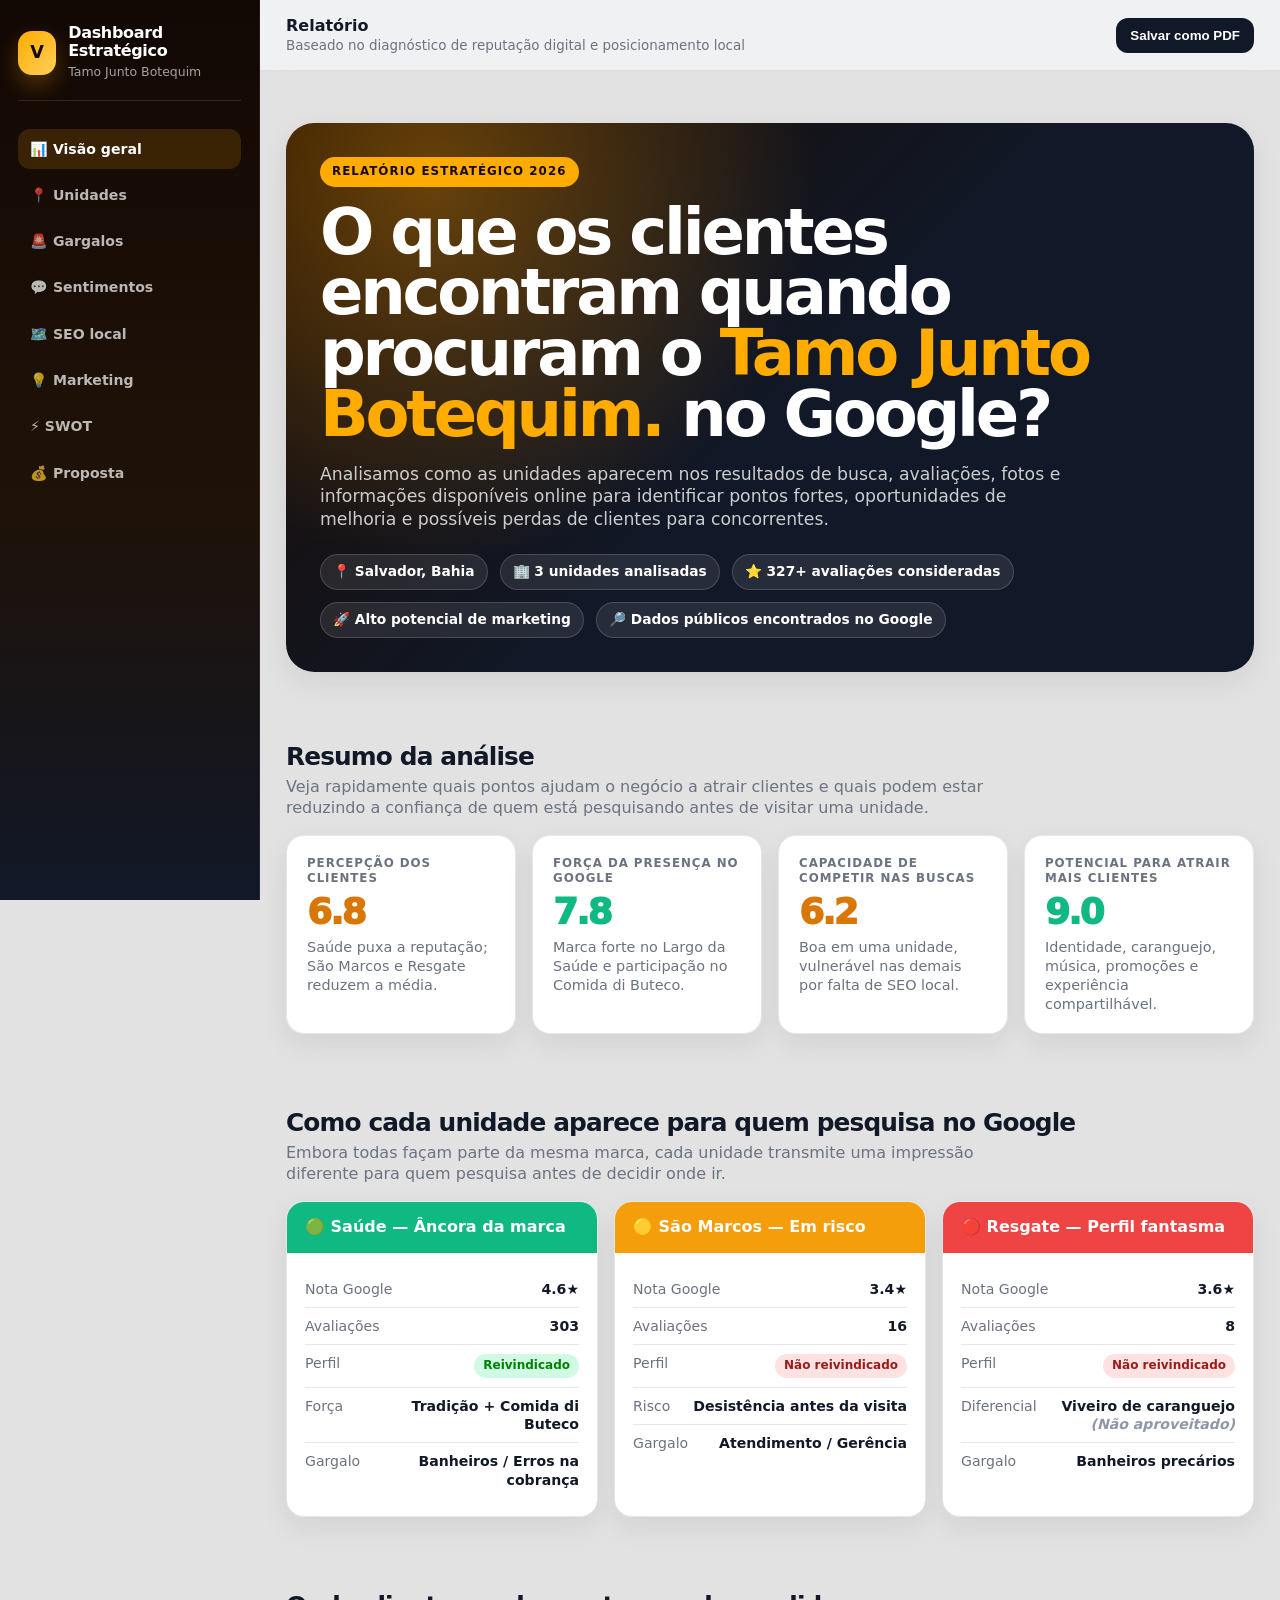
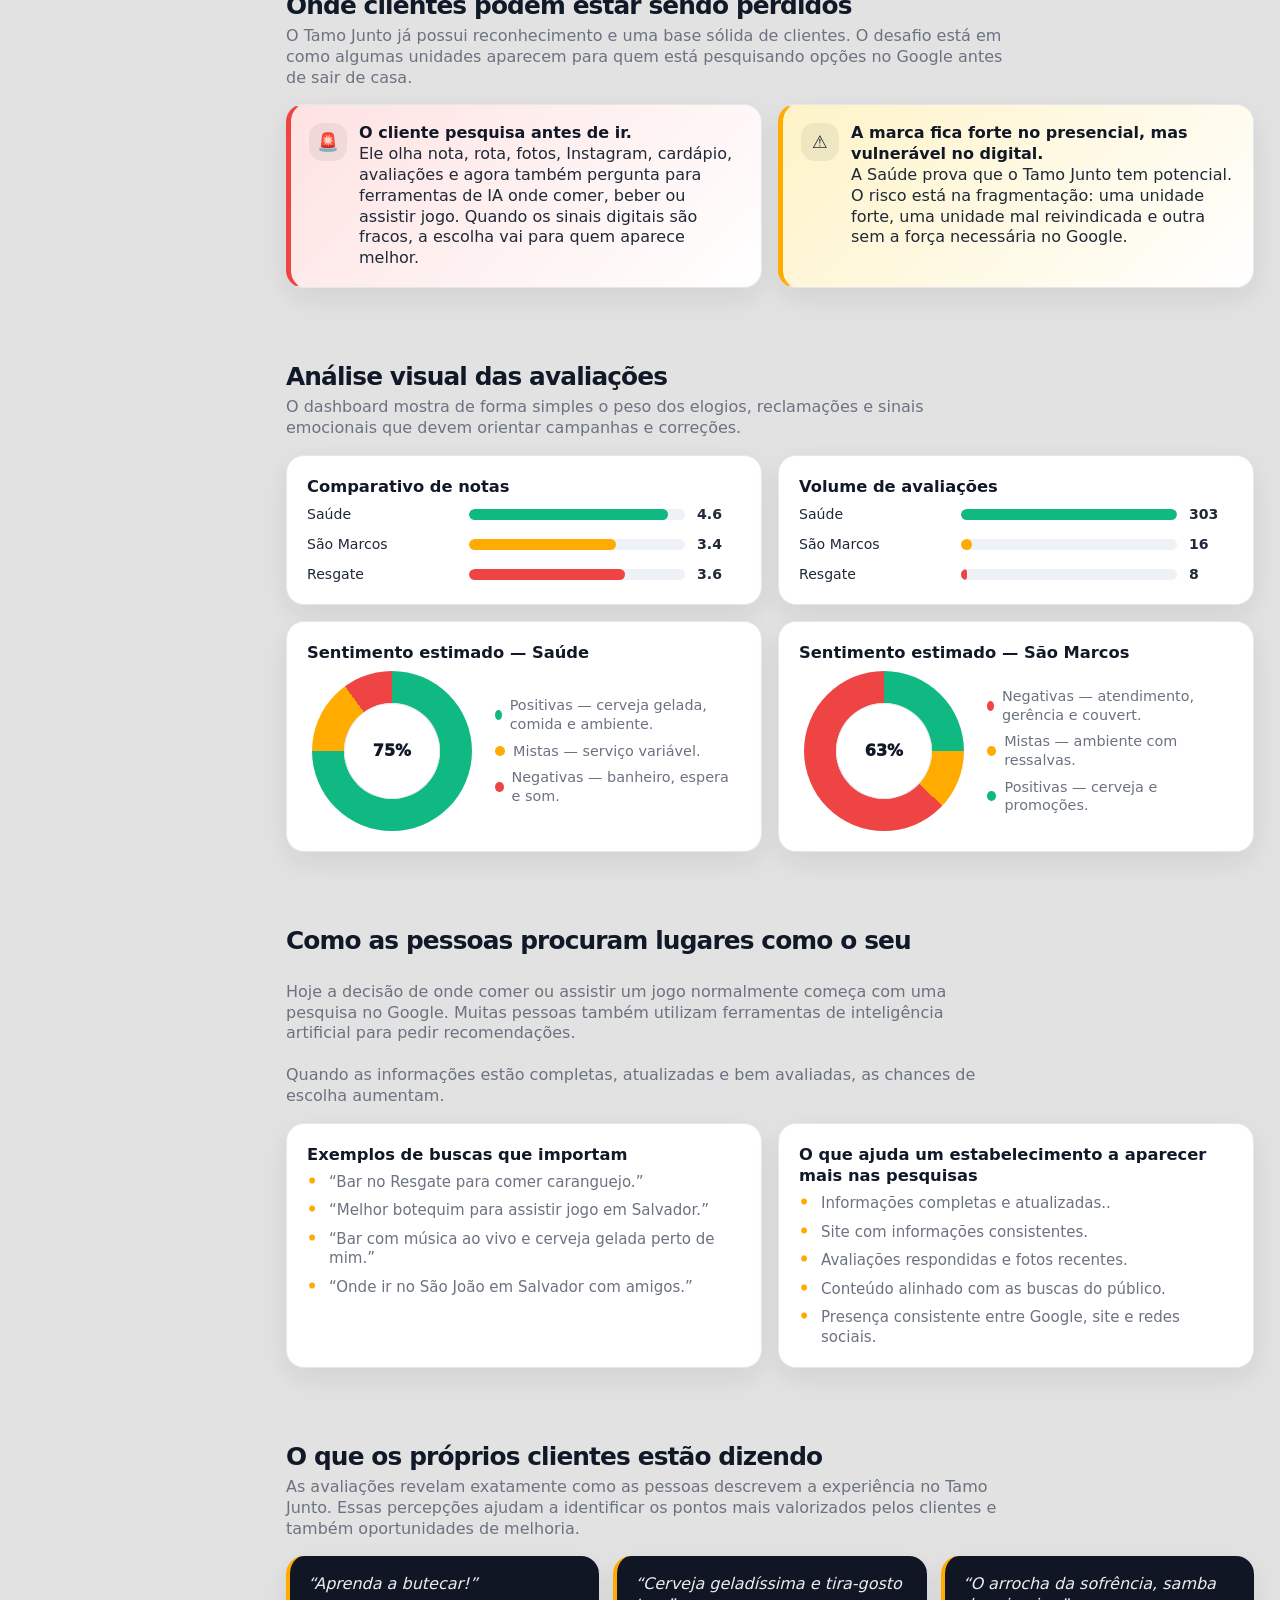
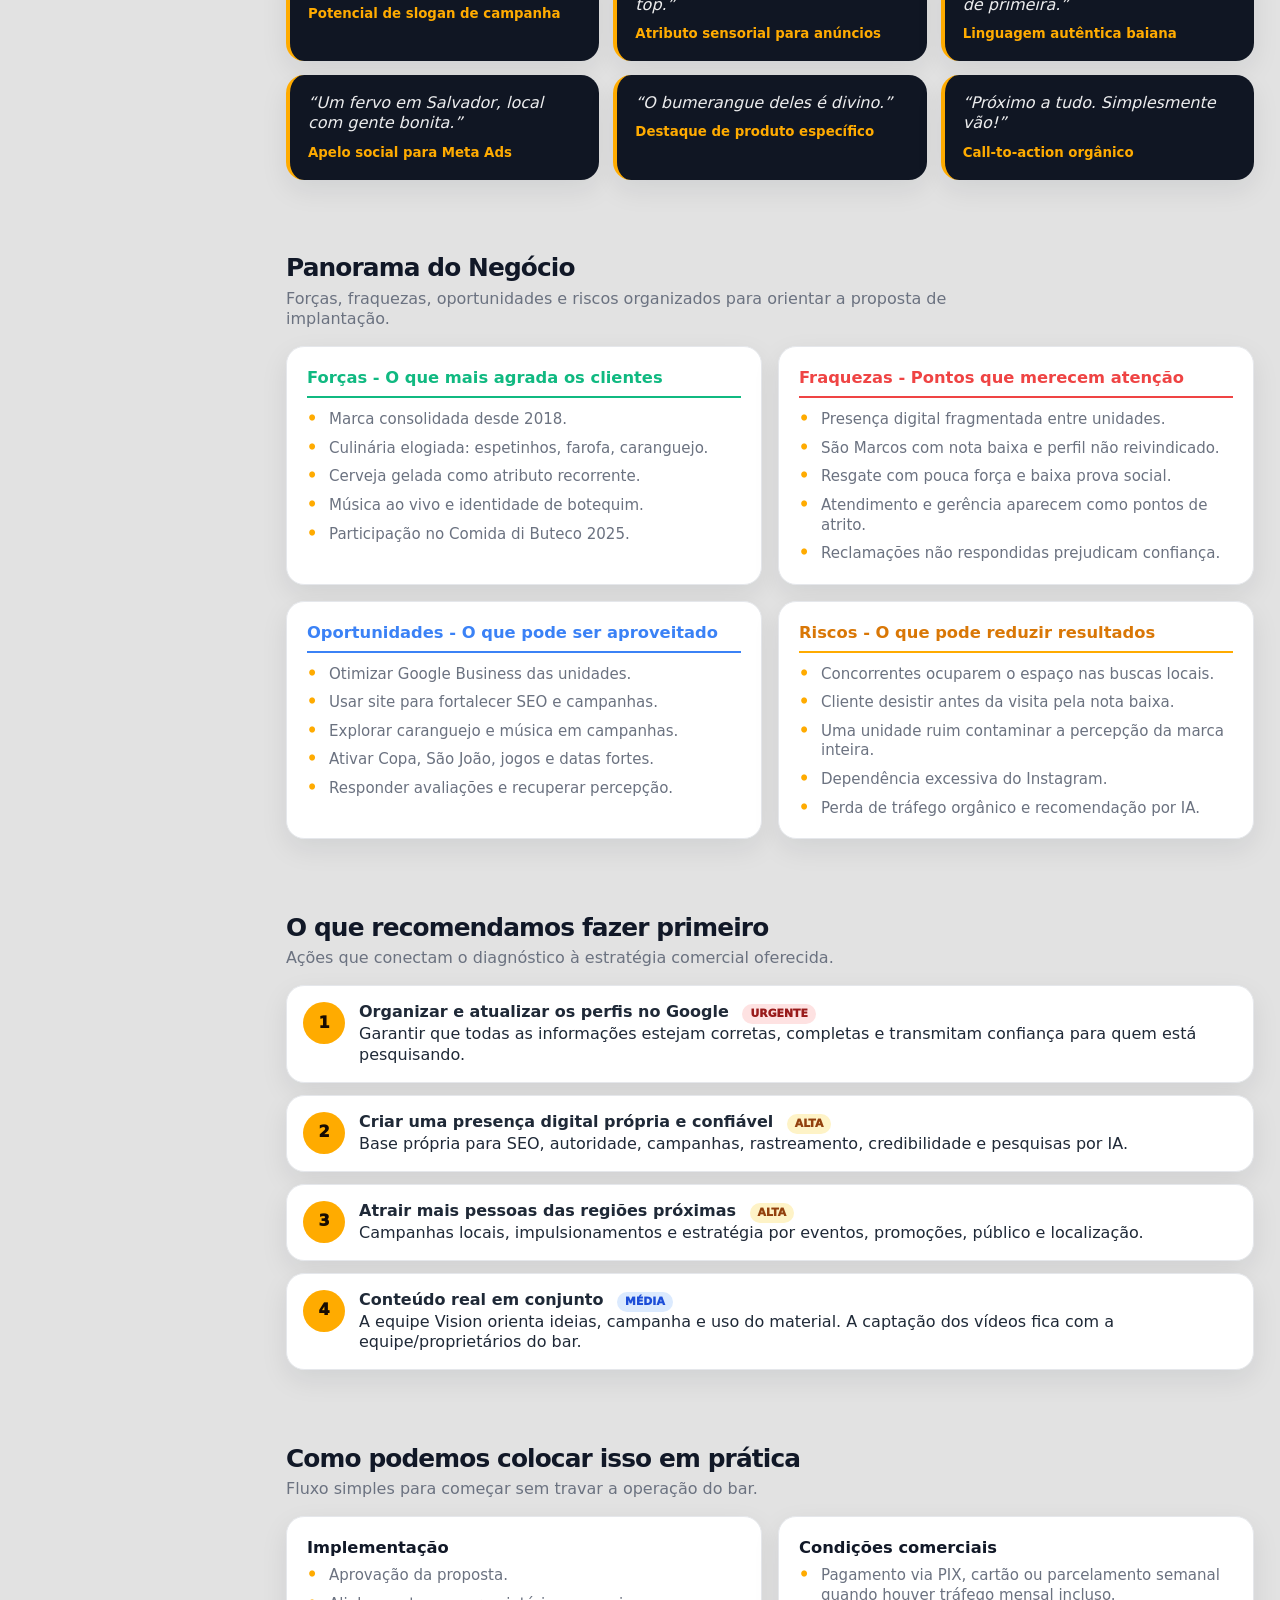
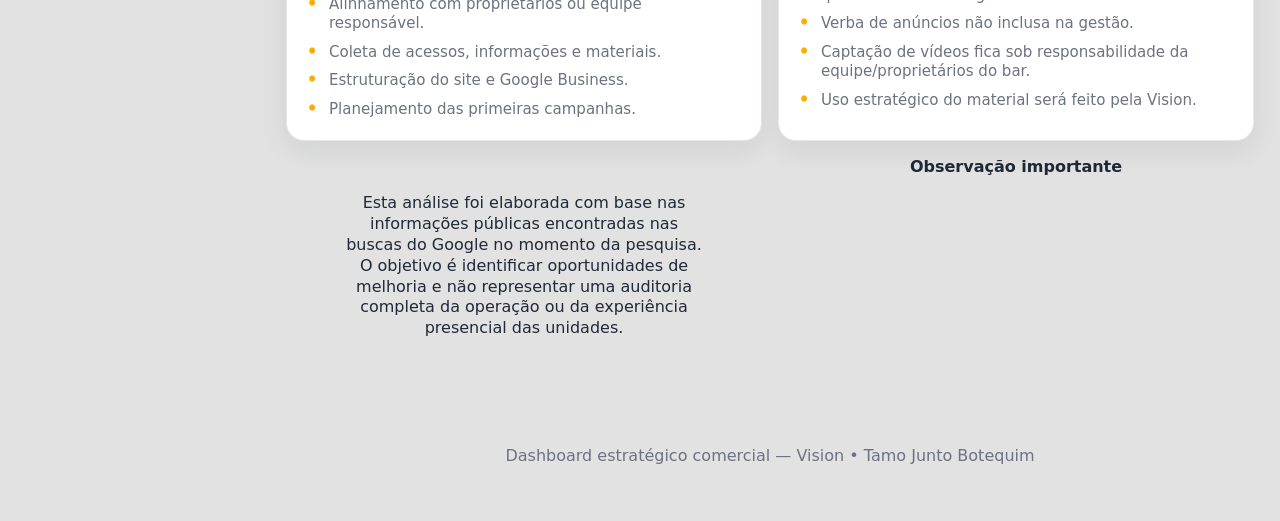
==== analise_comercial.html @ b93616de "Rename analise_comercial to analise_comercial.html" ====
<!DOCTYPE html>
<html lang="pt-BR">
<head>
  <meta charset="UTF-8" />
  <meta name="viewport" content="width=device-width, initial-scale=1.0" />
  <title>Dashboard Estratégico — Tamo Junto Botequim</title>
  <style>
    :root{
      --bg:#e2e2e2;
      --dark:#111827;
      --dark2:#1f2937;
      --card:#ffffff;
      --muted:#6b7280;
      --text:#1f2937;
      --amber:#FFAB00;
      --amber2:#d97706;
      --amberLight:#fef3c7;
      --green:#10b981;
      --greenLight:#d1fae5;
      --red:#ef4444;
      --redLight:#fee2e2;
      --blue:#3b82f6;
      --blueLight:#dbeafe;
      --line:#e5e7eb;
      --shadow:0 10px 28px rgba(17,24,39,.08);
      --radius:18px;
    }

    *{box-sizing:border-box;margin:0;padding:0}
    html{scroll-behavior:smooth}
    body{
      font-family:"poppins",system-ui,-apple-system,BlinkMacSystemFont,Arial,sans-serif;
      background:var(--bg);
      color:var(--text);
      line-height:1.3;
    }
    a{text-decoration:none;color:inherit}
    .page{display:grid;grid-template-columns:260px 1fr;min-height:100vh}

    aside{
      position:sticky;top:0;height:100vh;
      background:linear-gradient(180deg,#120804,#1f1208 55%,#111827);
      color:white;padding:24px 18px;border-right:1px solid rgba(255,255,255,.08);
      overflow:auto;
    }
    .brand{
      display:flex;align-items:center;gap:12px;margin-bottom:28px;
      padding-bottom:18px;border-bottom:1px solid rgba(255,255,255,.12)
    }
    .logo{
      width:44px;height:44px;border-radius:14px;
      display:grid;place-items:center;
      background:linear-gradient(135deg,var(--amber),#ffcf5a);
      color:#120804;font-weight:900;font-size:1.1rem;
      box-shadow:0 10px 22px rgba(245,158,11,.28)
    }
    .brand h1{font-size:1rem;line-height:1.15;letter-spacing:-.02em}
    .brand span{color:rgba(255,255,255,.62);font-size:.78rem}

    .menu{display:grid;gap:6px}
    .menu a{
      padding:11px 12px;border-radius:12px;color:rgba(255,255,255,.70);
      font-size:.88rem;font-weight:700;transition:.22s ease;
      display:flex;gap:10px;align-items:center;
    }
    .menu a:hover,.menu a.active{background:rgba(245,158,11,.16);color:#fff}

    main{min-width:0}
    .topbar{
      position:sticky;top:0;z-index:20;
      background:rgba(243,244,246,.82);backdrop-filter:blur(14px);
      border-bottom:1px solid rgba(17,24,39,.08);
      padding:16px 26px;display:flex;align-items:center;justify-content:space-between;gap:16px
    }
    .topbar strong{color:var(--dark)}
    .topbar .small{font-size:.84rem;color:var(--muted)}
    .btn{
      border:0;background:var(--dark);color:#fff;border-radius:12px;
      padding:10px 14px;font-weight:800;cursor:pointer;transition:.22s ease;
    }
    .btn:hover{transform:translateY(-2px);box-shadow:var(--shadow)}

    .content{max-width:1180px;margin:0 auto;padding:26px}
    .hero{
      position:relative;overflow:hidden;border-radius:28px;
      background:
        radial-gradient(circle at 15% 10%,rgba(245,158,11,.36),transparent 40%),
        linear-gradient(135deg,#1a0a00,#111827 52%,#111827);
      color:#fff;padding:34px;box-shadow:var(--shadow);margin-bottom:22px;
    }
    .hero::after{
      content:"";position:absolute;inset:0;
      background-image:linear-gradient(120deg,rgba(255,255,255,.08) 0 1px,transparent 1px);
      background-size:42px 42px;opacity:.18;pointer-events:none
    }
    .hero > *{position:relative;z-index:1}
    .badge{
      display:inline-flex;align-items:center;gap:8px;
      background:var(--amber);color:#180c02;
      font-size:.74rem;font-weight:900;letter-spacing:.09em;text-transform:uppercase;
      padding:7px 12px;border-radius:999px;margin-bottom:15px
    }
    .hero h2{font-size:clamp(2rem,5vw,4rem);letter-spacing:-.05em;line-height:.95;max-width:900px}
    .hero h2 span{color:var(--amber)}
    .hero p{margin-top:18px;max-width:760px;color:rgba(255,255,255,.78);font-size:1.08rem}
    .hero-meta{display:flex;gap:12px;flex-wrap:wrap;margin-top:24px}
    .hero-meta span{background:rgba(255,255,255,.09);border:1px solid rgba(255,255,255,.16);border-radius:999px;padding:8px 12px;font-weight:700;font-size:.86rem}

    section{margin:26px 0}
    .section-title{display:flex;justify-content:space-between;align-items:end;gap:18px;margin-bottom:16px}
    .section-title h3{font-size:1.55rem;letter-spacing:-.035em;color:var(--dark)}
    .section-title p{color:var(--muted);max-width:720px;margin-top:4px}
    .grid{display:grid;gap:16px}
    .grid-4{grid-template-columns:repeat(4,1fr)}
    .grid-3{grid-template-columns:repeat(3,1fr)}
    .grid-2{grid-template-columns:repeat(2,1fr)}
    .card{
      background:var(--card);border:1px solid var(--line);border-radius:var(--radius);
      padding:20px;box-shadow:var(--shadow);transition:.25s ease;position:relative;overflow:hidden
    }
    .card:hover{transform:translateY(-4px);box-shadow:0 18px 42px rgba(17,24,39,.12)}
    .card::before{content:"";position:absolute;top:0;left:0;right:0;height:4px;}
    .label{font-size:.74rem;text-transform:uppercase;letter-spacing:.08em;font-weight:900;color:var(--muted);margin-bottom:8px}
    .metric{font-size:2.25rem;font-weight:950;letter-spacing:-.06em;color:var(--dark);line-height:1}
    .metric.green{color:var(--green)}.metric.amber{color:var(--amber2)}.metric.red{color:var(--red)}.metric.blue{color:var(--blue)}
    .sub{color:var(--muted);font-size:.9rem;margin-top:8px}
    .card h4{font-size:1.02rem;color:var(--dark);margin-bottom:8px}
    .card p,.card li{color:var(--muted);font-size:.94rem}
    ul{list-style:none;display:grid;gap:9px}
    li{position:relative;padding-left:22px}
    li::before{content:"•";position:absolute;left:0;color:var(--amber);font-weight:950}

    .alert{
      display:flex;gap:12px;align-items:flex-start;border-radius:var(--radius);
      padding:18px;border:1px solid var(--line);background:#fff;box-shadow:var(--shadow)
    }
    .alert strong{color:var(--dark)}
    .alert.red{background:linear-gradient(135deg,var(--redLight),#fff);border-left:5px solid var(--red)}
    .alert.amber{background:linear-gradient(135deg,var(--amberLight),#fff);border-left:5px solid var(--amber)}
    .alert.green{background:linear-gradient(135deg,var(--greenLight),#fff);border-left:5px solid var(--green)}
    .iconBox{width:38px;height:38px;border-radius:14px;display:grid;place-items:center;flex:0 0 auto;background:rgba(0,0,0,.06);font-size:1.1rem}

    .unit-card{padding:0;overflow:hidden}
    .unit-head{color:#fff;padding:15px 18px;font-weight:900}
    .unit-head.saude{background:linear-gradient(135deg,#10b981,#10b981)}
    .unit-head.vale{background:linear-gradient(135deg,#f59e0b,#f59e0b)}
    .unit-head.resgate{background:linear-gradient(135deg,#ef4444,#ef4444)}
    .unit-body{padding:18px}
    .row{display:flex;justify-content:space-between;gap:12px;border-bottom:1px solid var(--line);padding:9px 0;font-size:.88rem}
    .row:last-child{border-bottom:0}
    .row span:first-child{color:var(--muted)}
    .row span:last-child{text-align:right;font-weight:800;color:var(--dark)}
    .tag{display:inline-flex;align-items:center;border-radius:999px;padding:4px 9px;font-size:.75rem;font-weight:900}
    .ok{background:var(--greenLight);color:#065f46}.warn{background:var(--amberLight);color:#92400e}.bad{background:var(--redLight);color:#991b1b;}

    .bar-chart{display:grid;gap:12px}
    .bar-row{display:grid;grid-template-columns:150px 1fr 44px;gap:12px;align-items:center;font-size:.88rem}
    .bar-track{height:11px;background:#eef2f7;border-radius:999px;overflow:hidden}
    .bar{height:100%;border-radius:999px;background:var(--amber)}
    .bar.green{background:var(--green)}.bar.red{background:var(--red)}.bar.blue{background:var(--blue)}
    .donut-wrap{display:grid;grid-template-columns:170px 1fr;gap:18px;align-items:center}
    .donut{
      --p1:75;--p2:15;--p3:10;
      width:160px;height:160px;border-radius:50%;
      background:conic-gradient(var(--green) 0 calc(var(--p1)*1%),var(--amber) 0 calc((var(--p1) + var(--p2))*1%),var(--red) 0);
      position:relative;margin:auto
    }
    .donut::after{content:"";position:absolute;inset:32px;background:#fff;border-radius:50%;box-shadow:inset 0 0 0 1px var(--line)}
    .donut-label{position:absolute;inset:0;display:grid;place-items:center;font-weight:950;color:var(--dark);z-index:1}
    .legend{display:grid;gap:8px}
    .legend span{display:flex;gap:8px;align-items:center;color:var(--muted);font-size:.9rem}
    .dot{width:10px;height:10px;border-radius:50%;display:inline-block}.dot.green{background:var(--green)}.dot.amber{background:var(--amber)}.dot.red{background:var(--red)}

    .quote-grid{display:grid;grid-template-columns:repeat(3,1fr);gap:14px}
    .quote{
      background:linear-gradient(135deg,#101623,#101623);
      color:#fff;border-radius:18px;padding:18px;border-left:4px solid var(--amber);box-shadow:var(--shadow)
    }
    .quote p{font-style:italic;color:rgba(255,255,255,.92)}
    .quote small{display:block;color:var(--amber);margin-top:10px;font-weight:800}

    .swot{display:grid;grid-template-columns:repeat(2,1fr);gap:16px}
    .swot .card h4{padding-bottom:8px;border-bottom:2px solid;margin-bottom:12px}
    .swot .forcas h4{color:var(--green);border-color:var(--green)}
    .swot .fraquezas h4{color:var(--red);border-color:var(--red)}
    .swot .oportunidades h4{color:var(--blue);border-color:var(--blue)}
    .swot .riscos h4{color:var(--amber2);border-color:var(--amber)}

    .rec{display:grid;gap:12px}
    .rec-item{display:grid;grid-template-columns:42px 1fr;gap:14px;align-items:start;background:#fff;border:1px solid var(--line);border-radius:18px;padding:16px;box-shadow:var(--shadow)}
    .num{width:42px;height:42px;border-radius:50%;display:grid;place-items:center;background:var(--amber);color:#180c02;font-weight:950}
    .priority{display:inline-flex;margin-left:8px;border-radius:999px;padding:3px 8px;font-size:.68rem;font-weight:950}
    .priority.urgente{background:var(--redLight);color:#991b1b}.priority.alta{background:var(--amberLight);color:#92400e}.priority.media{background:var(--blueLight);color:#1d4ed8}

    .price{
      background:linear-gradient(135deg,#111827,#1f2937);
      color:#fff;border-radius:24px;padding:24px;box-shadow:var(--shadow);border:1px solid rgba(255,255,255,.1)
    }
    .price h4{font-size:1.2rem}
    .price .big{font-size:2.4rem;font-weight:950;color:var(--amber);letter-spacing:-.06em;line-height:1;margin:12px 0}
    .price p,.price li{color:rgba(255,255,255,.72)}
    .notice{border-left:5px solid var(--amber);background:var(--amberLight);border-radius:16px;padding:16px;color:#78350f;font-weight:700}
    footer{margin-top:32px;padding:28px;color:var(--muted);text-align:center}

    .reveal{opacity:0;transform:translateY(14px);transition:.55s ease}
    .reveal.visible{opacity:1;transform:translateY(0)}

    @media(max-width:980px){
      .page{grid-template-columns:1fr}
      aside{position:relative;height:auto}
      .menu{grid-template-columns:repeat(2,1fr)}
      .topbar{position:relative}
      .grid-4,.grid-3,.grid-2,.swot,.quote-grid{grid-template-columns:1fr}
      .donut-wrap{grid-template-columns:1fr}
      .bar-row{grid-template-columns:1fr}
    }
    @media print{
      aside,.topbar{display:none}
      .page{display:block}
      body{background:white}
      .content{padding:0}
      .card,.alert,.rec-item,.price{box-shadow:none;break-inside:avoid}
      .hero{break-inside:avoid}
      section{break-inside:avoid}
    }
  </style>
</head>
<body>
  <div class="page">
    <aside>
      <div class="brand">
        <div class="logo">V</div>
        <div>
          <h1>Dashboard Estratégico</h1>
          <span>Tamo Junto Botequim</span>
        </div>
      </div>
      <nav class="menu">
        <a href="#visao" class="active">📊 Visão geral</a>
        <a href="#unidades">📍 Unidades</a>
        <a href="#ferida">🚨 Gargalos</a>
        <a href="#sentimento">💬 Sentimentos</a>
        <a href="#seo">🗺️ SEO local</a>
        <a href="#marketing">💡 Marketing</a>
        <a href="#swot">⚡ SWOT</a>
        <a href="#proposta">💰 Proposta</a>
      </nav>
    </aside>

    <main>
      <div class="topbar">
        <div>
          <strong>Relatório</strong>
          <div class="small">Baseado no diagnóstico de reputação digital e posicionamento local</div>
        </div>
        <button class="btn" onclick="window.print()">Salvar como PDF</button>
      </div>

      <div class="content">
        <section class="hero reveal" id="visao">
          <div class="badge">Relatório estratégico 2026</div>
          <h2>O que os clientes encontram quando procuram o <span>Tamo Junto Botequim.</span> no Google?</h2>
          <p>Analisamos como as unidades aparecem nos resultados de busca, avaliações, fotos e informações disponíveis online para identificar pontos fortes, oportunidades de melhoria e possíveis perdas de clientes para concorrentes.</p>
          <div class="hero-meta">
            <span>📍 Salvador, Bahia</span>
            <span>🏢 3 unidades analisadas</span>
            <span>⭐ 327+ avaliações consideradas</span>
            <span>🚀 Alto potencial de marketing</span>
            <span>🔎 Dados públicos encontrados no Google</span>
          </div>
        </section>
          <br>
        <section class="reveal">
          <div class="section-title">
            <div>
              <h3>Resumo da análise</h3>
              <p>Veja rapidamente quais pontos ajudam o negócio a atrair clientes e quais podem estar reduzindo a confiança de quem está pesquisando antes de visitar uma unidade.</p>
            </div>
          </div>
          <div class="grid grid-4">
            <div class="card">
              <div class="label">Percepção dos clientes</div>
              <div class="metric amber">6.8</div>
              <div class="sub">Saúde puxa a reputação; São Marcos e Resgate reduzem a média.</div>
            </div>
            <div class="card">
              <div class="label">Força da presença no Google</div>
              <div class="metric green">7.8</div>
              <div class="sub">Marca forte no Largo da Saúde e participação no Comida di Buteco.</div>
            </div>
            <div class="card">
              <div class="label">Capacidade de competir nas buscas</div>
              <div class="metric amber">6.2</div>
              <div class="sub">Boa em uma unidade, vulnerável nas demais por falta de SEO local.</div>
            </div>
            <div class="card">
              <div class="label">Potencial para atrair mais clientes</div>
              <div class="metric green">9.0</div>
              <div class="sub">Identidade, caranguejo, música, promoções e experiência compartilhável.</div>
            </div>
          </div>
        </section>
          <br>
        <section id="unidades" class="reveal">
          <div class="section-title">
            <div>
              <h3>Como cada unidade aparece para quem pesquisa no Google</h3>
              <p>Embora todas façam parte da mesma marca, cada unidade transmite uma impressão diferente para quem pesquisa antes de decidir onde ir.</p>
            </div>
          </div>

          <div class="grid grid-3">
            <div class="card unit-card">
              <div class="unit-head saude">🟢 Saúde — Âncora da marca</div>
              <div class="unit-body">
                <div class="row"><span>Nota Google</span><span>4.6★</span></div>
                <div class="row"><span>Avaliações</span><span>303</span></div>
                <div class="row"><span>Perfil</span><span><span class="tag ok" style="color: green;">Reivindicado</span></span></div>
                <div class="row"><span>Força</span><span>Tradição + Comida di Buteco</span></div>
                <div class="row"><span>Gargalo</span><span>Banheiros / Erros na cobrança</span></div>
              </div>
            </div>

            <div class="card unit-card">
              <div class="unit-head vale">🟡 São Marcos — Em risco</div>
              <div class="unit-body">
                <div class="row"><span>Nota Google</span><span>3.4★</span></div>
                <div class="row"><span>Avaliações</span><span>16</span></div>
                <div class="row"><span>Perfil</span><span><span class="tag bad" style="color: #991b1b;">Não reivindicado</span></span></div>
                <div class="row"><span>Risco</span><span>Desistência antes da visita</span></div>
                <div class="row"><span>Gargalo</span><span>Atendimento / Gerência</span></div>
              </div>
            </div>

            <div class="card unit-card">
              <div class="unit-head resgate">🔴 Resgate — Perfil fantasma</div>
              <div class="unit-body">
                <div class="row"><span>Nota Google</span><span>3.6★</span></div>
                <div class="row"><span>Avaliações</span><span>8</span></div>
                <div class="row"><span>Perfil</span><span><span class="tag bad" style="color: #991b1b;">Não reivindicado</span></span></div>
                <div class="row"><span>Diferencial</span><span>Viveiro de caranguejo <i style="color:#8f97a7; font-weight: bold;">(Não aproveitado)</i></span></div>
                <div class="row"><span>Gargalo</span><span>Banheiros precários</span></div>
              </div>
            </div>
          </div>
        </section>
        <br>
        <section id="ferida" class="reveal">
          <div class="section-title">
            <div>
              <h3>Onde clientes podem estar sendo perdidos</h3>
              <p>O Tamo Junto já possui reconhecimento e uma base sólida de clientes. O desafio está em como algumas unidades aparecem para quem está pesquisando opções no Google antes de sair de casa.</p>
            </div>
          </div>

          <div class="grid grid-2">
            <div class="alert red">
              <div class="iconBox">🚨</div>
              <div>
                <strong>O cliente pesquisa antes de ir.</strong>
                <p>Ele olha nota, rota, fotos, Instagram, cardápio, avaliações e agora também pergunta para ferramentas de IA onde comer, beber ou assistir jogo. Quando os sinais digitais são fracos, a escolha vai para quem aparece melhor.</p>
              </div>
            </div>
            <div class="alert amber">
              <div class="iconBox">⚠️</div>
              <div>
                <strong>A marca fica forte no presencial, mas vulnerável no digital.</strong>
                <p>A Saúde prova que o Tamo Junto tem potencial. O risco está na fragmentação: uma unidade forte, uma unidade mal reivindicada e outra sem a força necessária no Google.</p>
              </div>
            </div>
          </div>
        </section>
        <br>

        <section id="sentimento" class="reveal">
          <div class="section-title">
            <div>
              <h3>Análise visual das avaliações</h3>
              <p>O dashboard mostra de forma simples o peso dos elogios, reclamações e sinais emocionais que devem orientar campanhas e correções.</p>
            </div>
          </div>

          <div class="grid grid-2">
            <div class="card">
              <h4>Comparativo de notas</h4>
              <div class="bar-chart">
                <div class="bar-row"><span>Saúde</span><div class="bar-track"><div class="bar green" style="width:92%"></div></div><strong>4.6</strong></div>
                <div class="bar-row"><span>São Marcos</span><div class="bar-track"><div class="bar" style="width:68%"></div></div><strong>3.4</strong></div>
                <div class="bar-row"><span>Resgate</span><div class="bar-track"><div class="bar red" style="width:72%"></div></div><strong>3.6</strong></div>
              </div>
            </div>

            <div class="card">
              <h4>Volume de avaliações</h4>
              <div class="bar-chart">
                <div class="bar-row"><span>Saúde</span><div class="bar-track"><div class="bar green" style="width:100%"></div></div><strong>303</strong></div>
                <div class="bar-row"><span>São Marcos</span><div class="bar-track"><div class="bar" style="width:5.3%"></div></div><strong>16</strong></div>
                <div class="bar-row"><span>Resgate</span><div class="bar-track"><div class="bar red" style="width:2.6%"></div></div><strong>8</strong></div>
              </div>
            </div>

            <div class="card">
              <h4>Sentimento estimado — Saúde</h4>
              <div class="donut-wrap">
                <div class="donut" style="--p1:75;--p2:15;--p3:10"><div class="donut-label">75%</div></div>
                <div class="legend">
                  <span><i class="dot green"></i> Positivas — cerveja gelada, comida e ambiente.</span>
                  <span><i class="dot amber"></i> Mistas — serviço variável.</span>
                  <span><i class="dot red"></i> Negativas — banheiro, espera e som.</span>
                </div>
              </div>
            </div>

            <div class="card">
              <h4>Sentimento estimado — São Marcos</h4>
              <div class="donut-wrap">
                <div class="donut" style="--p1:25;--p2:12;--p3:63"><div class="donut-label">63%</div></div>
                <div class="legend">
                  <span><i class="dot red"></i> Negativas — atendimento, gerência e couvert.</span>
                  <span><i class="dot amber"></i> Mistas — ambiente com ressalvas.</span>
                  <span><i class="dot green"></i> Positivas — cerveja e promoções.</span>
                </div>
              </div>
            </div>
          </div>
        </section>
        <br>

        <section id="seo" class="reveal">
          <div class="section-title">
            <div>
              <h3>Como as pessoas procuram lugares como o seu</h3>
                <br>
              <p>Hoje a decisão de onde comer ou assistir um jogo normalmente começa com uma pesquisa no Google. Muitas pessoas também utilizam ferramentas de inteligência artificial para pedir recomendações.
                <br>
                <br>
                Quando as informações estão completas, atualizadas e bem avaliadas, as chances de escolha aumentam.</p>
            </div>
          </div>

          <div class="grid grid-2">
            <div class="card">
              <h4>Exemplos de buscas que importam</h4>
              <ul>
                <li>“Bar no Resgate para comer caranguejo.”</li>
                <li>“Melhor botequim para assistir jogo em Salvador.”</li>
                <li>“Bar com música ao vivo e cerveja gelada perto de mim.”</li>
                <li>“Onde ir no São João em Salvador com amigos.”</li>
              </ul>
            </div>
            <div class="card">
              <h4>O que ajuda um estabelecimento a aparecer mais nas pesquisas</h4>
              <ul>
                <li>Informações completas e atualizadas..</li>
                <li>Site com informações consistentes.</li>
                <li>Avaliações respondidas e fotos recentes.</li>
                <li>Conteúdo alinhado com as buscas do público.</li>
                <li>Presença consistente entre Google, site e redes sociais.</li>
              </ul>
            </div>
          </div>
        </section>
        <br>

        <section id="marketing" class="reveal">
          <div class="section-title">
            <div>
              <h3>O que os próprios clientes estão dizendo</h3>
              <p>As avaliações revelam exatamente como as pessoas descrevem a experiência no Tamo Junto. Essas percepções ajudam a identificar os pontos mais valorizados pelos clientes e também oportunidades de melhoria.</p>
            </div>
          </div>

          <div class="quote-grid">
            <div class="quote"><p>“Aprenda a butecar!”</p><small>Potencial de slogan de campanha</small></div>
            <div class="quote"><p>“Cerveja geladíssima e tira-gosto top.”</p><small>Atributo sensorial para anúncios</small></div>
            <div class="quote"><p>“O arrocha da sofrência, samba de primeira.”</p><small>Linguagem autêntica baiana</small></div>
            <div class="quote"><p>“Um fervo em Salvador, local com gente bonita.”</p><small>Apelo social para Meta Ads</small></div>
            <div class="quote"><p>“O bumerangue deles é divino.”</p><small>Destaque de produto específico</small></div>
            <div class="quote"><p>“Próximo a tudo. Simplesmente vão!”</p><small>Call-to-action orgânico</small></div>
          </div>
        </section>
        <br>

        <section id="swot" class="reveal">
          <div class="section-title">
            <div>
              <h3>Panorama do Negócio</h3>
              <p>Forças, fraquezas, oportunidades e riscos organizados para orientar a proposta de implantação.</p>
            </div>
          </div>

          <div class="swot">
            <div class="card forcas">
              <h4>Forças - O que mais agrada os clientes</h4>
              <ul>
                <li>Marca consolidada desde 2018.</li>
                <li>Culinária elogiada: espetinhos, farofa, caranguejo.</li>
                <li>Cerveja gelada como atributo recorrente.</li>
                <li>Música ao vivo e identidade de botequim.</li>
                <li>Participação no Comida di Buteco 2025.</li>
              </ul>
            </div>
            <div class="card fraquezas">
              <h4>Fraquezas - Pontos que merecem atenção</h4>
              <ul>
                <li>Presença digital fragmentada entre unidades.</li>
                <li>São Marcos com nota baixa e perfil não reivindicado.</li>
                <li>Resgate com pouca força e baixa prova social.</li>
                <li>Atendimento e gerência aparecem como pontos de atrito.</li>
                <li>Reclamações não respondidas prejudicam confiança.</li>
              </ul>
            </div>
            <div class="card oportunidades">
              <h4>Oportunidades - O que pode ser aproveitado</h4>
              <ul>
                <li>Otimizar Google Business das unidades.</li>
                <li>Usar site para fortalecer SEO e campanhas.</li>
                <li>Explorar caranguejo e música em campanhas.</li>
                <li>Ativar Copa, São João, jogos e datas fortes.</li>
                <li>Responder avaliações e recuperar percepção.</li>
              </ul>
            </div>
            <div class="card riscos">
              <h4>Riscos - O que pode reduzir resultados</h4>
              <ul>
                <li>Concorrentes ocuparem o espaço nas buscas locais.</li>
                <li>Cliente desistir antes da visita pela nota baixa.</li>
                <li>Uma unidade ruim contaminar a percepção da marca inteira.</li>
                <li>Dependência excessiva do Instagram.</li>
                <li>Perda de tráfego orgânico e recomendação por IA.</li>
              </ul>
            </div>
          </div>
        </section>
        <br>

        <section class="reveal">
          <div class="section-title">
            <div>
              <h3>O que recomendamos fazer primeiro</h3>
              <p>Ações que conectam o diagnóstico à estratégia comercial oferecida.</p>
            </div>
          </div>

          <div class="rec">
            <div class="rec-item"><div class="num">1</div><div><h4>Organizar e atualizar os perfis no Google <span class="priority urgente">URGENTE</span></h4><p>Garantir que todas as informações estejam corretas, completas e transmitam confiança para quem está pesquisando.</p></div></div>
            <div class="rec-item"><div class="num">2</div><div><h4>Criar uma presença digital própria e confiável <span class="priority alta">ALTA</span></h4><p>Base própria para SEO, autoridade, campanhas, rastreamento, credibilidade e pesquisas por IA.</p></div></div>
            <div class="rec-item"><div class="num">3</div><div><h4>Atrair mais pessoas das regiões próximas <span class="priority alta">ALTA</span></h4><p>Campanhas locais, impulsionamentos e estratégia por eventos, promoções, público e localização.</p></div></div>
            <div class="rec-item"><div class="num">4</div><div><h4>Conteúdo real em conjunto <span class="priority media">MÉDIA</span></h4><p>A equipe Vision orienta ideias, campanha e uso do material. A captação dos vídeos fica com a equipe/proprietários do bar.</p></div></div>
          </div>
        </section>
        <br>

        <section class="reveal">
          <div class="section-title">
            <div>
              <h3>Como podemos colocar isso em prática</h3>
              <p>Fluxo simples para começar sem travar a operação do bar.</p>
            </div>
          </div>

          <div class="grid grid-2">
            <div class="card">
              <h4>Implementação</h4>
              <ul>
                <li>Aprovação da proposta.</li>
                <li>Alinhamento com proprietários ou equipe responsável.</li>
                <li>Coleta de acessos, informações e materiais.</li>
                <li>Estruturação do site e Google Business.</li>
                <li>Planejamento das primeiras campanhas.</li>
              </ul>
            </div>
            <div class="card">
              <h4>Condições comerciais</h4>
              <ul>
                <li>Pagamento via PIX, cartão ou parcelamento semanal quando houver tráfego mensal incluso.</li>
                <li>Verba de anúncios não inclusa na gestão.</li>
                <li>Captação de vídeos fica sob responsabilidade da equipe/proprietários do bar.</li>
                <li>Uso estratégico do material será feito pela Vision.</li>
              </ul>
            </div>
              <br>
              <h4 style="text-align: center;">Observação importante</h4>
              <p style="text-align: center; margin-left: 60px; margin-right: 60px;">Esta análise foi elaborada com base nas informações públicas encontradas nas buscas do Google no momento da pesquisa. O objetivo é identificar oportunidades de melhoria e não representar uma auditoria completa da operação ou da experiência presencial das unidades.</p>
          </div>
        </section>
        <br>
        <footer>
          Dashboard estratégico comercial — Vision • Tamo Junto Botequim
        </footer>
      </div>
    </main>
  </div>

  <script>
    const reveals = document.querySelectorAll('.reveal');
    const obs = new IntersectionObserver((entries)=>{
      entries.forEach(entry=>{
        if(entry.isIntersecting) entry.target.classList.add('visible');
      });
    },{threshold:.12});
    reveals.forEach(el=>obs.observe(el));

    const links = document.querySelectorAll('.menu a');
    links.forEach(link=>{
      link.addEventListener('click',()=>{
        links.forEach(l=>l.classList.remove('active'));
        link.classList.add('active');
      });
    });
  </script>
</body>
</html>
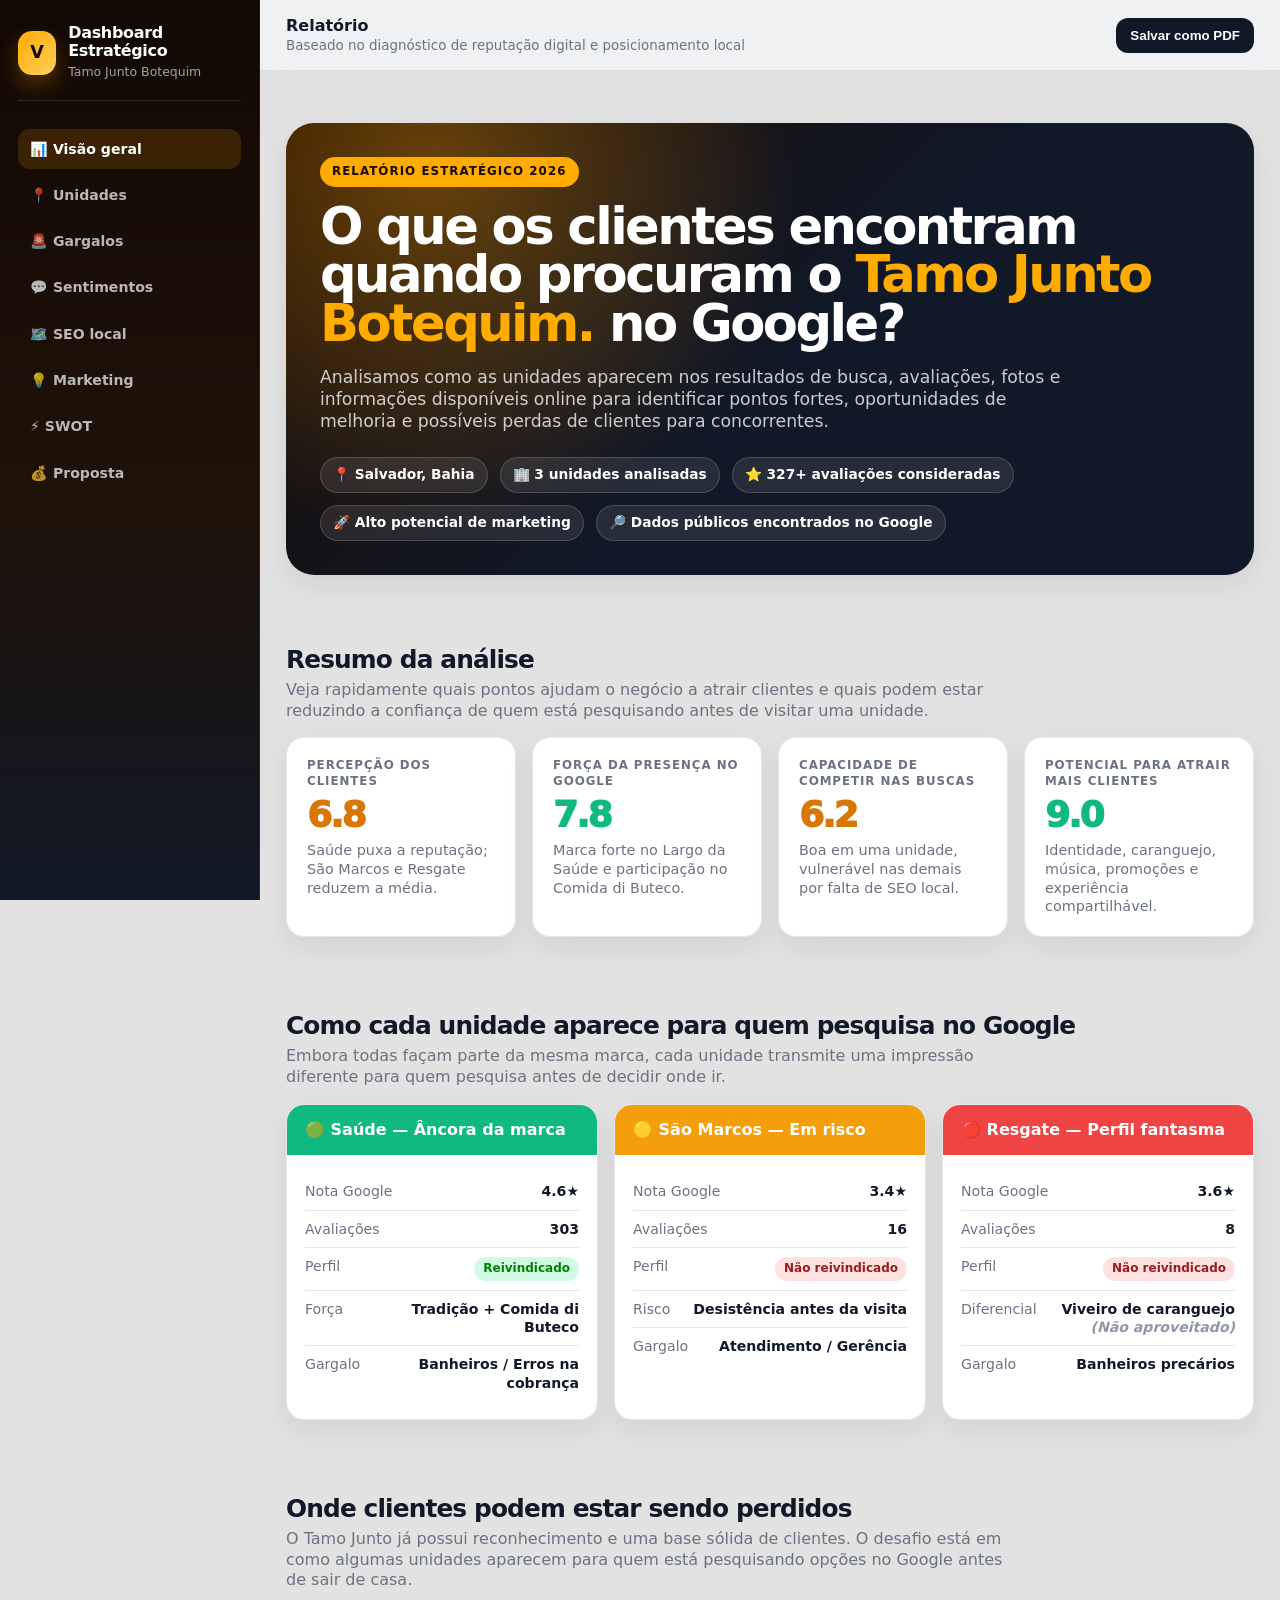
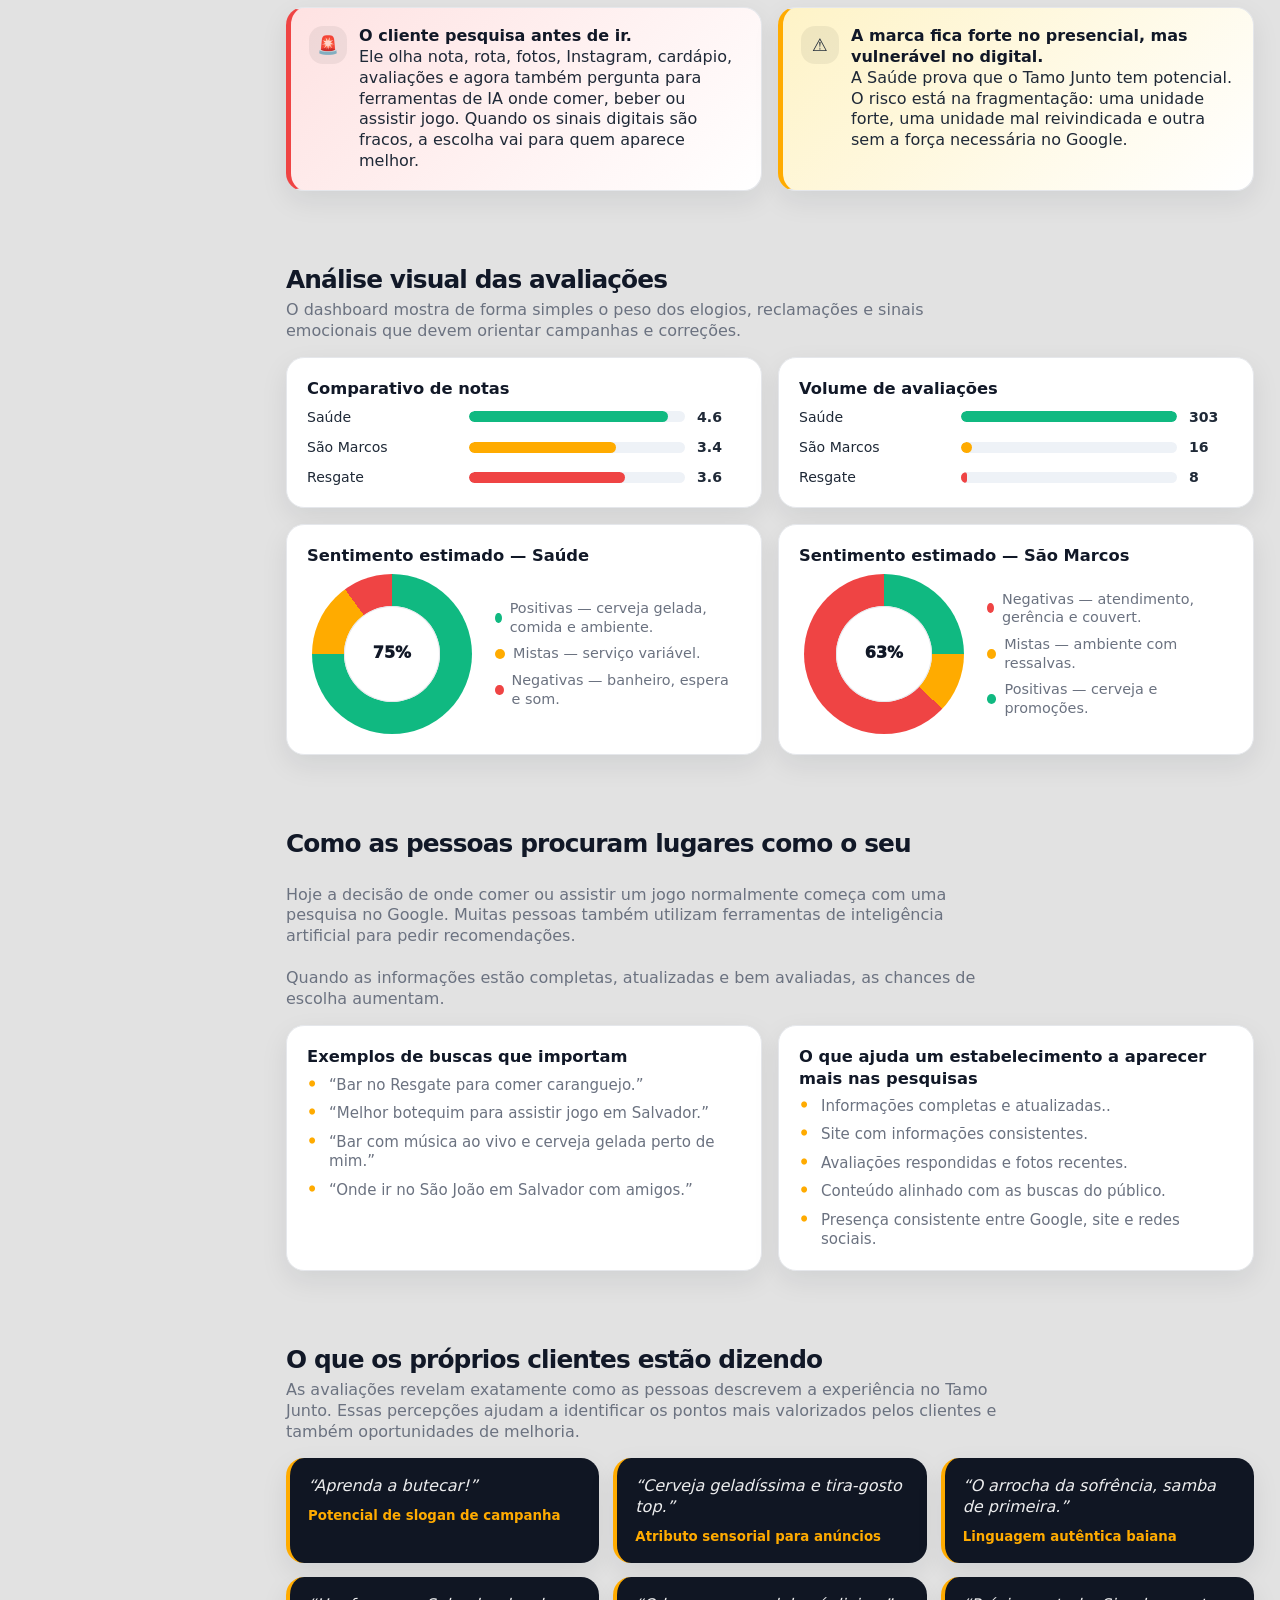
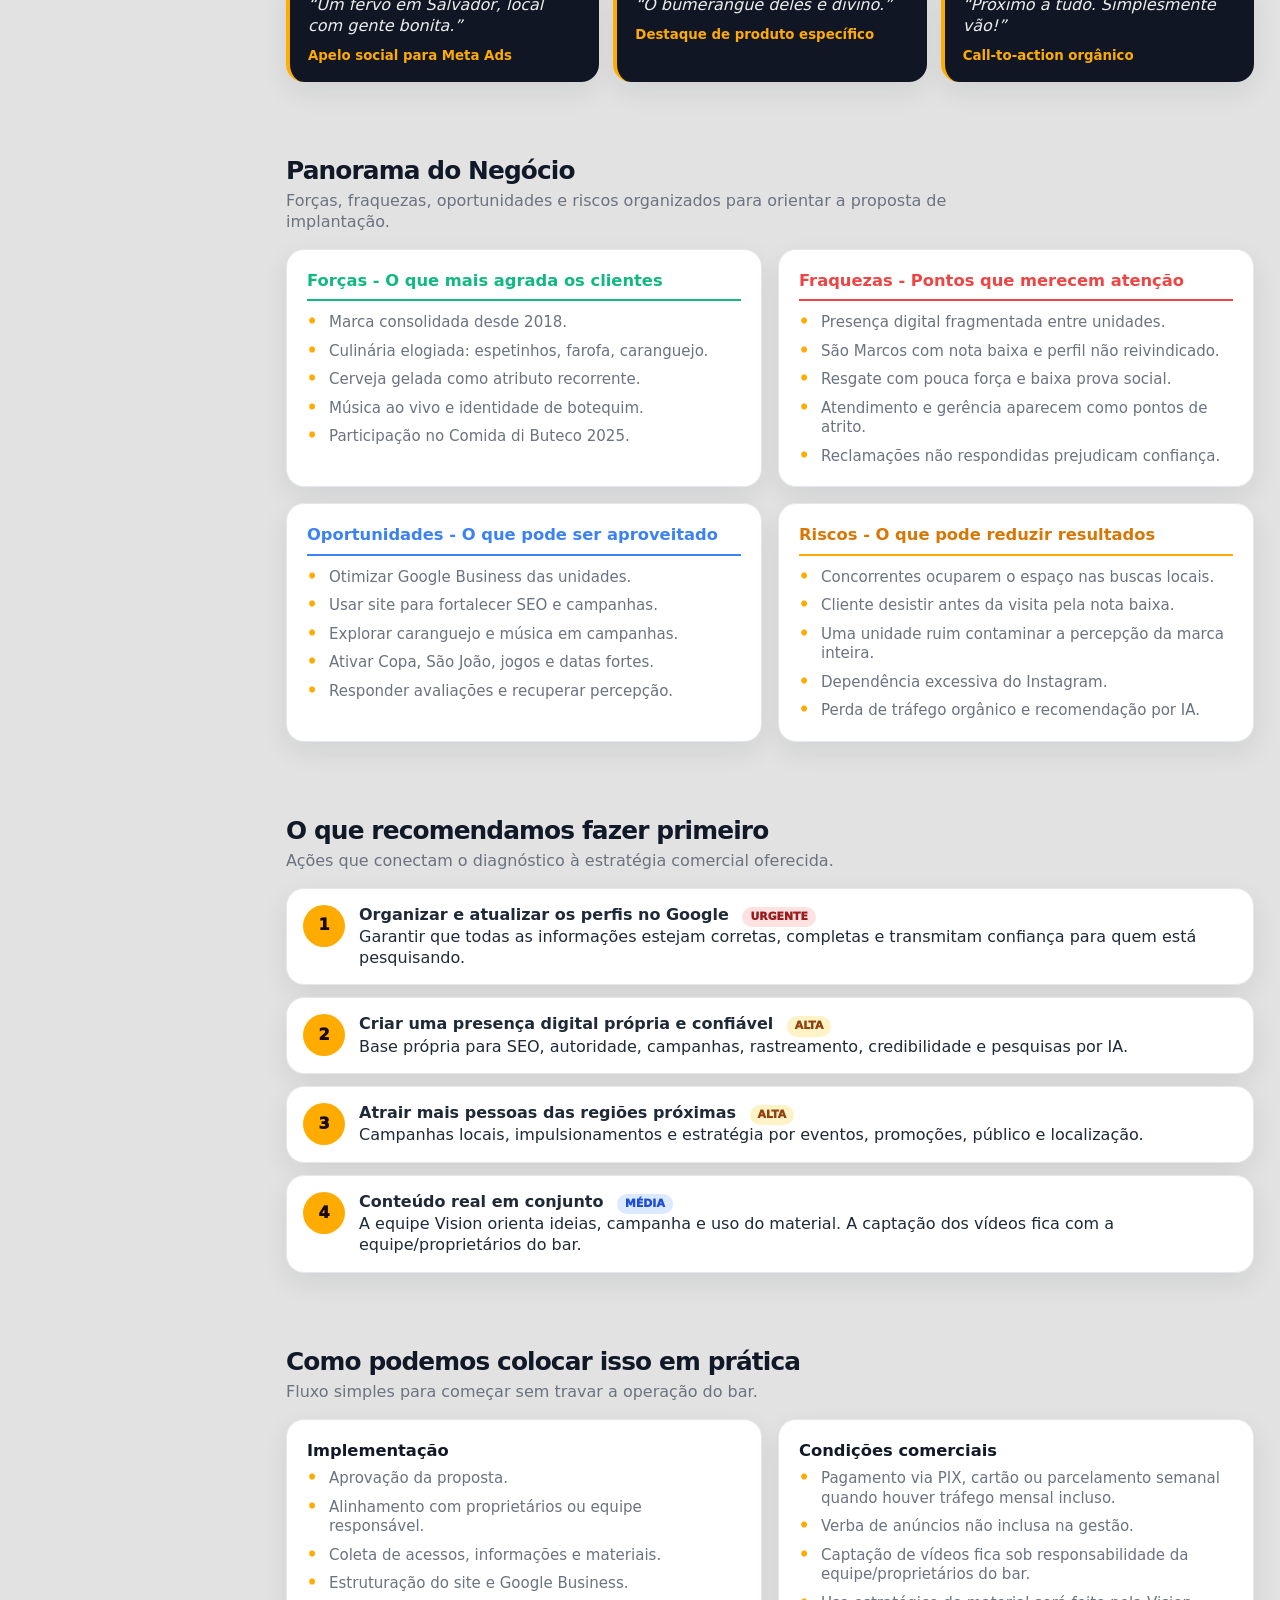
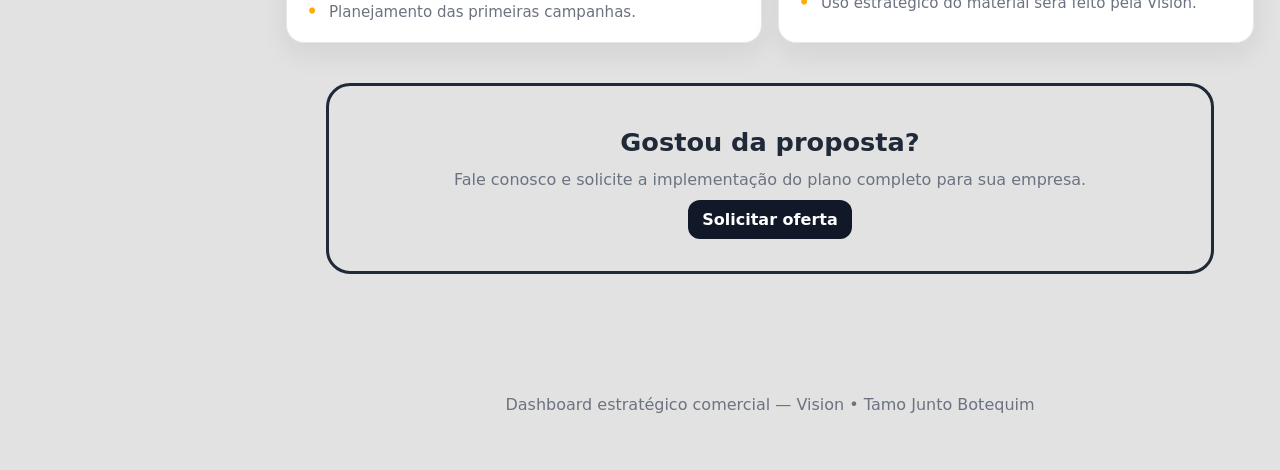
==== commit 9f6525d4: "s" ====
--- a/analise_comercial.html
+++ b/analise_comercial.html
@@ -100,7 +100,7 @@
       font-size:.74rem;font-weight:900;letter-spacing:.09em;text-transform:uppercase;
       padding:7px 12px;border-radius:999px;margin-bottom:15px
     }
-    .hero h2{font-size:clamp(2rem,5vw,4rem);letter-spacing:-.05em;line-height:.95;max-width:900px}
+    .hero h2{font-size:clamp(2rem,4vw,4rem);letter-spacing:-.05em;line-height:.95;max-width:900px}
     .hero h2 span{color:var(--amber)}
     .hero p{margin-top:18px;max-width:760px;color:rgba(255,255,255,.78);font-size:1.08rem}
     .hero-meta{display:flex;gap:12px;flex-wrap:wrap;margin-top:24px}
@@ -222,6 +222,23 @@
       .card,.alert,.rec-item,.price{box-shadow:none;break-inside:avoid}
       .hero{break-inside:avoid}
       section{break-inside:avoid}
+    }
+    .final-cta{
+    text-align:center;
+    padding:40px 20px;
+    margin:40px;
+    border:3px solid var(--dark2);
+    border-radius:24px;
+    }
+
+    .final-cta h3{
+        margin-bottom:10px;
+        font-size:1.6rem;
+    }
+
+    .final-cta p{
+        color:var(--muted);
+        margin-bottom:20px;
     }
   </style>
 </head>
@@ -579,9 +596,16 @@
                 <li>Uso estratégico do material será feito pela Vision.</li>
               </ul>
             </div>
-              <br>
-              <h4 style="text-align: center;">Observação importante</h4>
-              <p style="text-align: center; margin-left: 60px; margin-right: 60px;">Esta análise foi elaborada com base nas informações públicas encontradas nas buscas do Google no momento da pesquisa. O objetivo é identificar oportunidades de melhoria e não representar uma auditoria completa da operação ou da experiência presencial das unidades.</p>
+          </div>
+          <div class="final-cta">
+              <h3>Gostou da proposta?</h3>
+              <p>Fale conosco e solicite a implementação do plano completo para sua empresa.</p>
+
+              <a href="https://wa.me/5571999999999?text=Olá!%20Tenho%20interesse%20na%20oferta%20de%20Site%20+%20Google%20Business%20+%20Tráfego%20Pago.%20Gostaria%20de%20dar%20continuidade."
+                class="btn primary"
+                target="_blank">
+                Solicitar oferta
+              </a>
           </div>
         </section>
         <br>
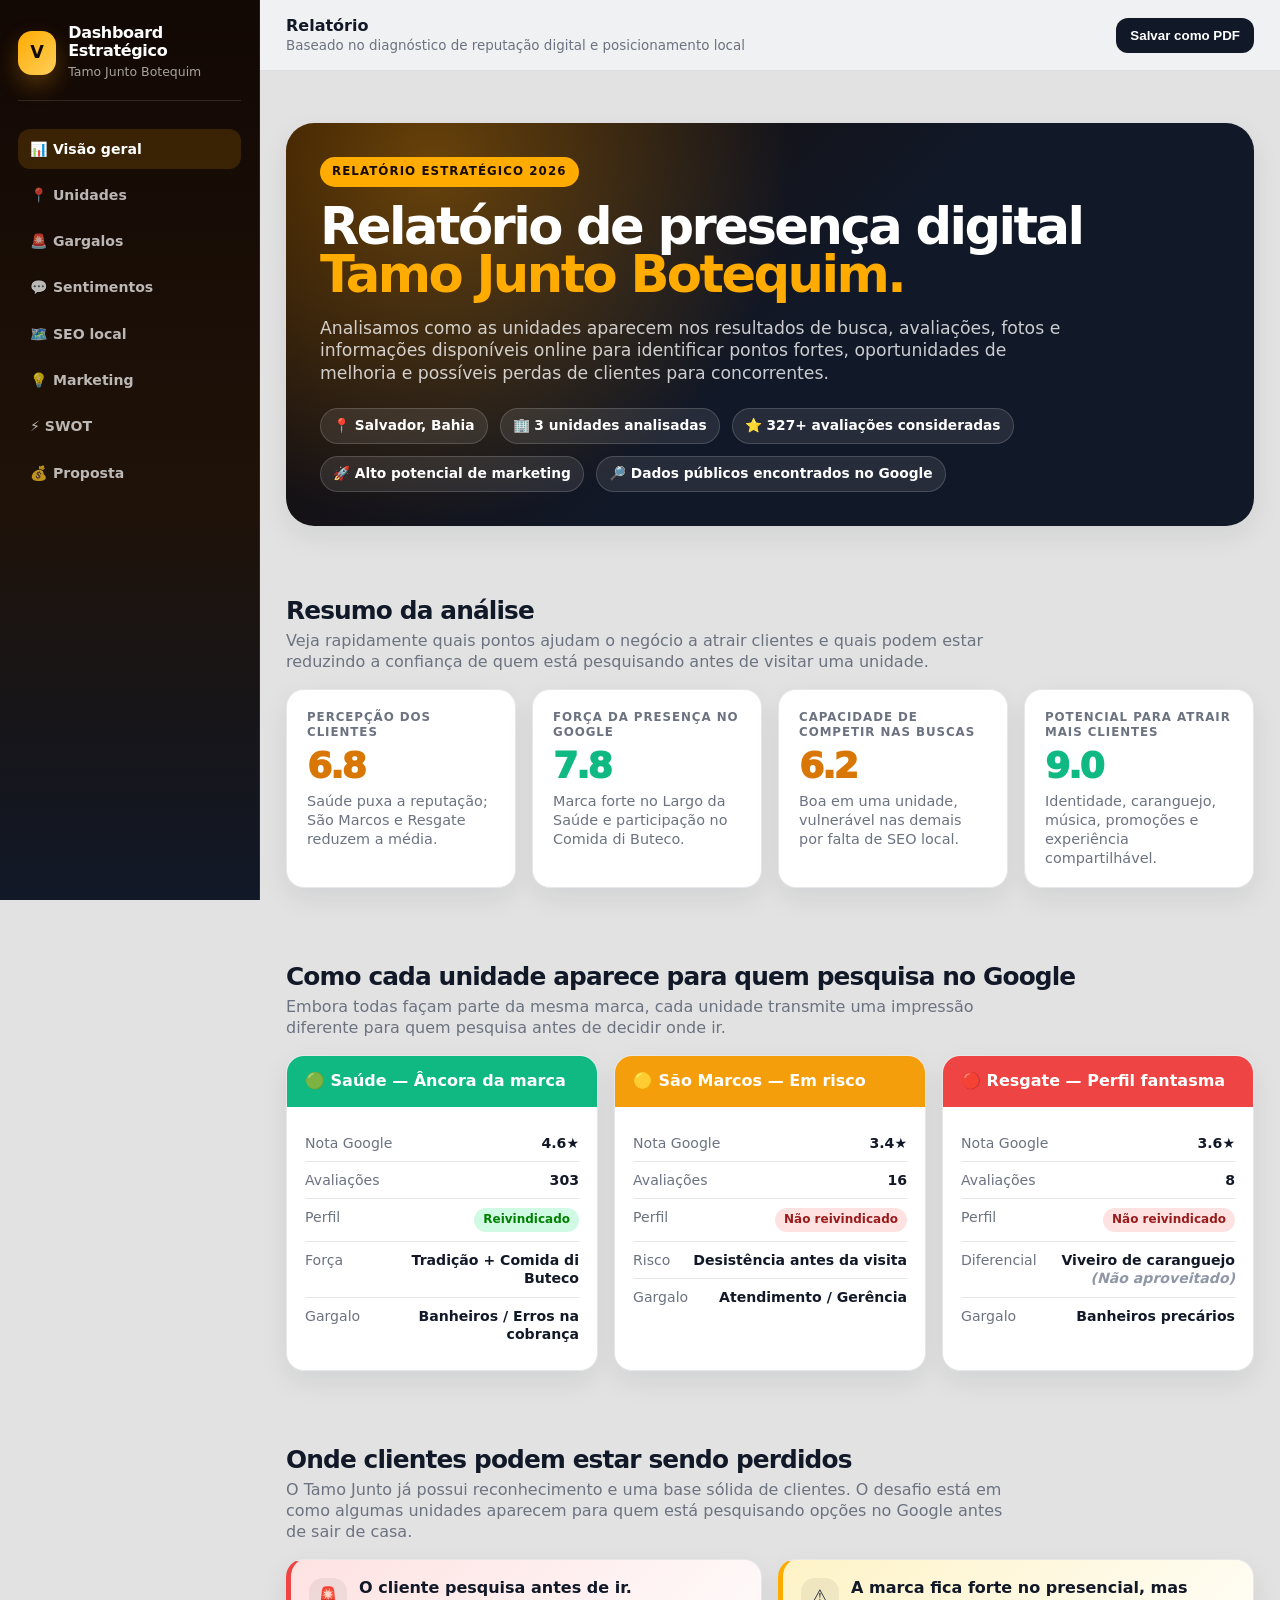
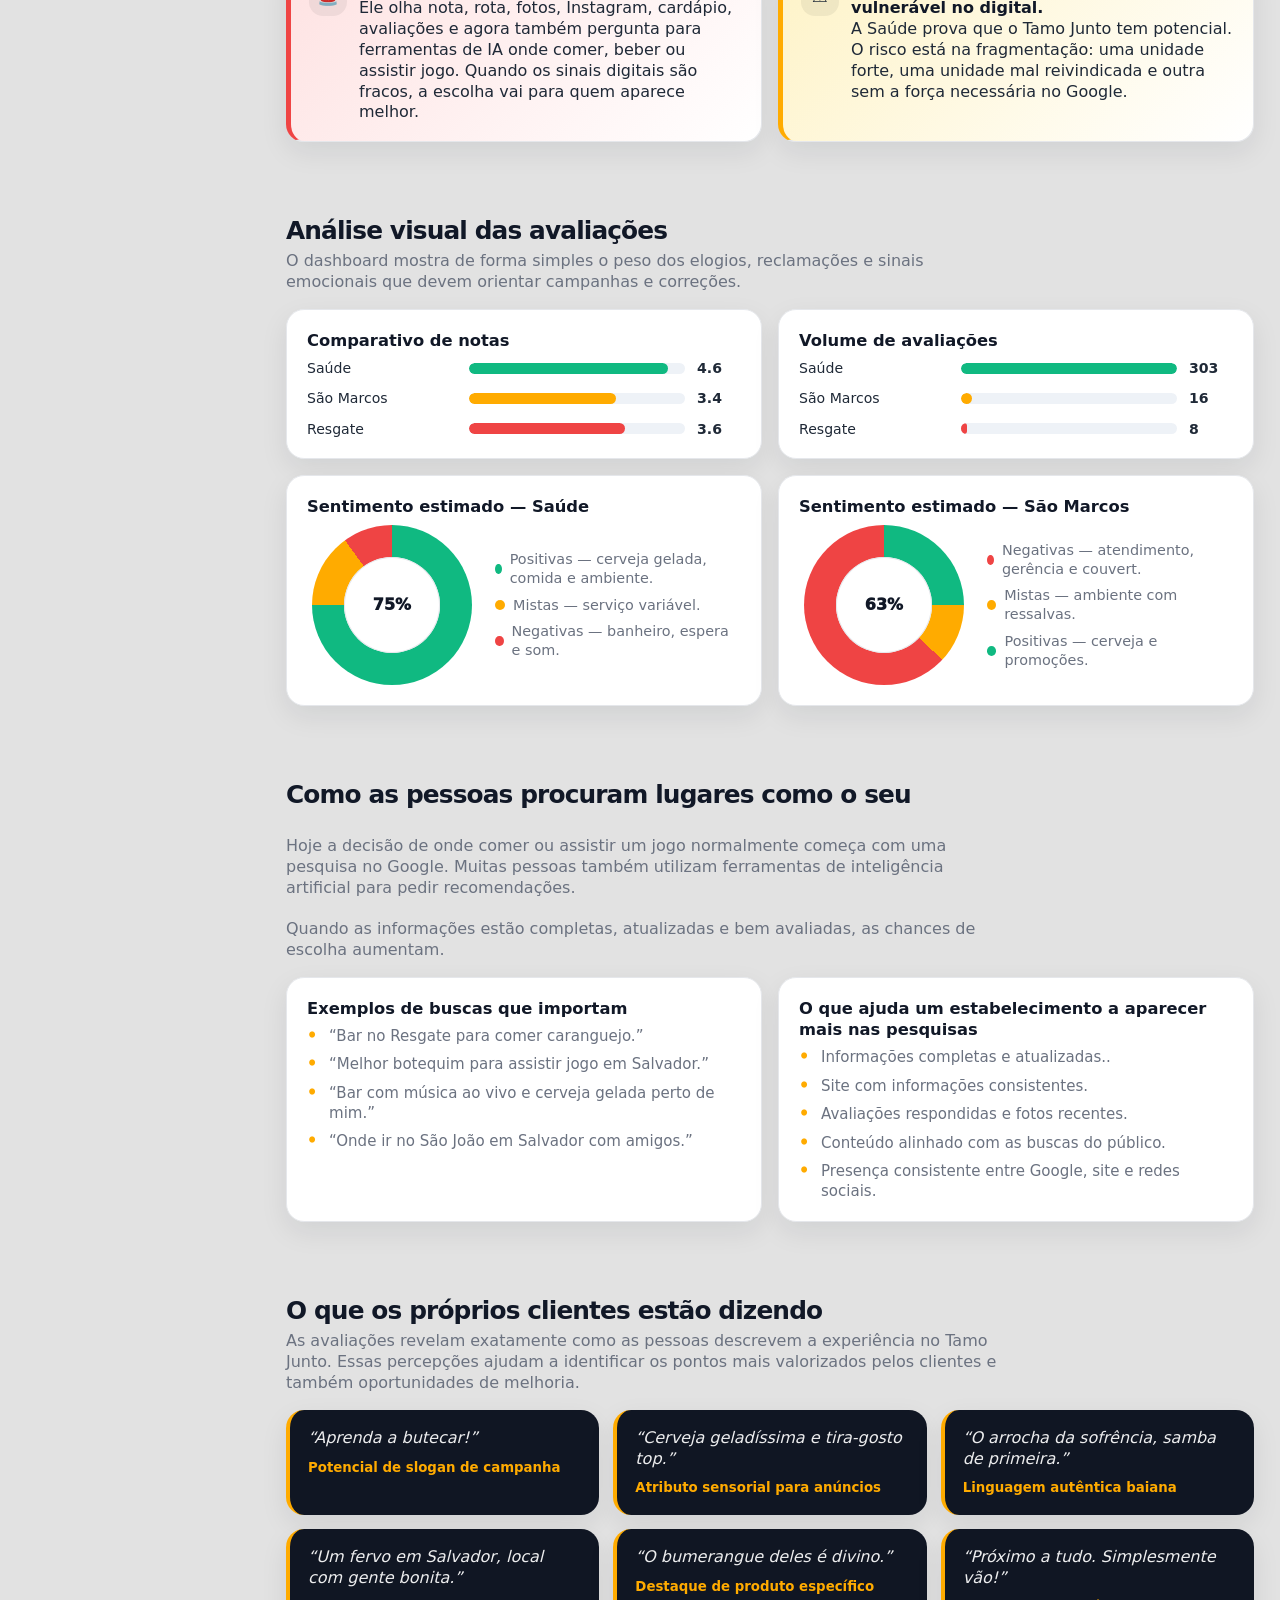
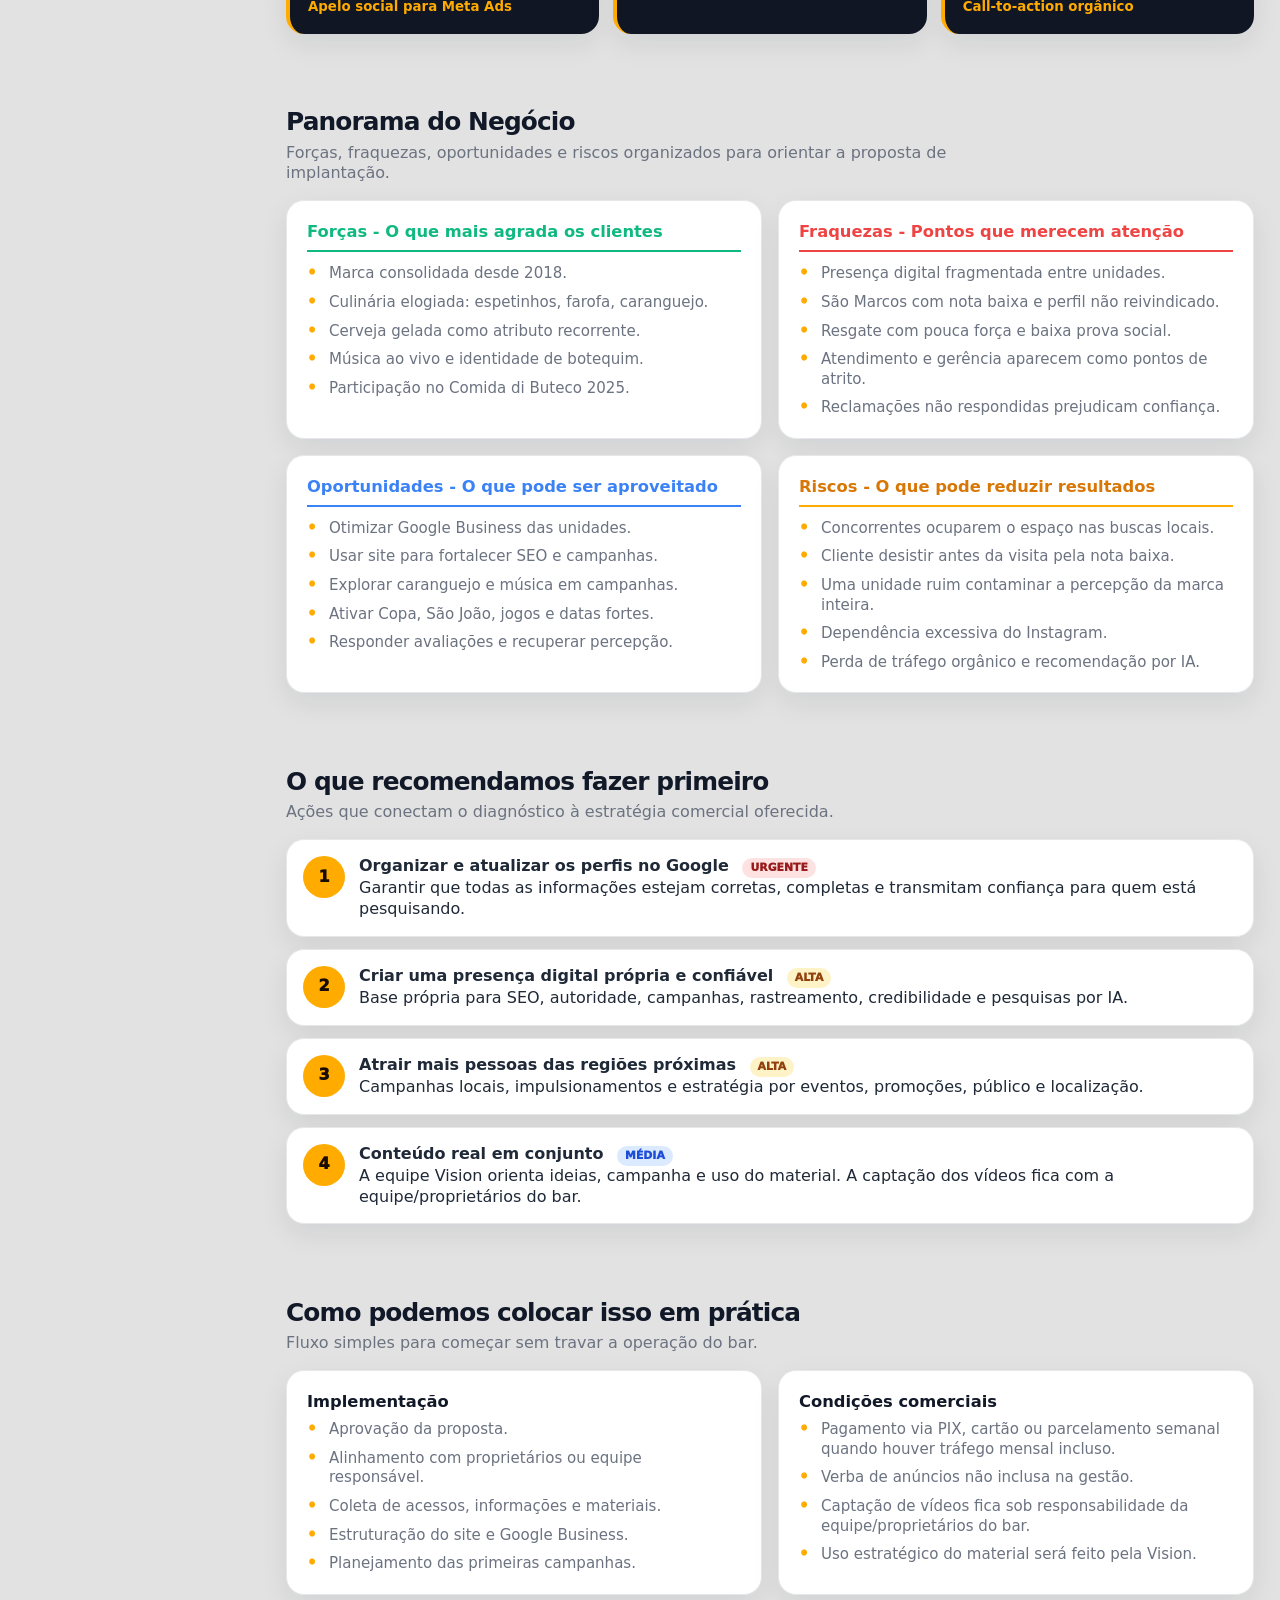
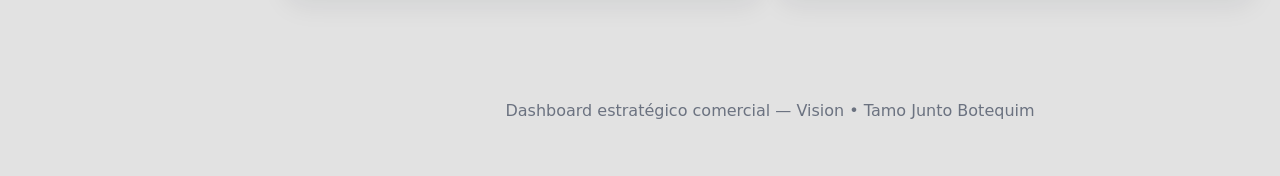
==== commit efcc1627: "Revise heading and remove final call-to-action Updated the heading to reflect digital presence repor" ====
--- a/analise_comercial.html
+++ b/analise_comercial.html
@@ -276,7 +276,7 @@
       <div class="content">
         <section class="hero reveal" id="visao">
           <div class="badge">Relatório estratégico 2026</div>
-          <h2>O que os clientes encontram quando procuram o <span>Tamo Junto Botequim.</span> no Google?</h2>
+          <h2>Relatório de presença digital<br><span>Tamo Junto Botequim.</span></h2>
           <p>Analisamos como as unidades aparecem nos resultados de busca, avaliações, fotos e informações disponíveis online para identificar pontos fortes, oportunidades de melhoria e possíveis perdas de clientes para concorrentes.</p>
           <div class="hero-meta">
             <span>📍 Salvador, Bahia</span>
@@ -597,16 +597,7 @@
               </ul>
             </div>
           </div>
-          <div class="final-cta">
-              <h3>Gostou da proposta?</h3>
-              <p>Fale conosco e solicite a implementação do plano completo para sua empresa.</p>
-
-              <a href="https://wa.me/5571999999999?text=Olá!%20Tenho%20interesse%20na%20oferta%20de%20Site%20+%20Google%20Business%20+%20Tráfego%20Pago.%20Gostaria%20de%20dar%20continuidade."
-                class="btn primary"
-                target="_blank">
-                Solicitar oferta
-              </a>
-          </div>
+
         </section>
         <br>
         <footer>
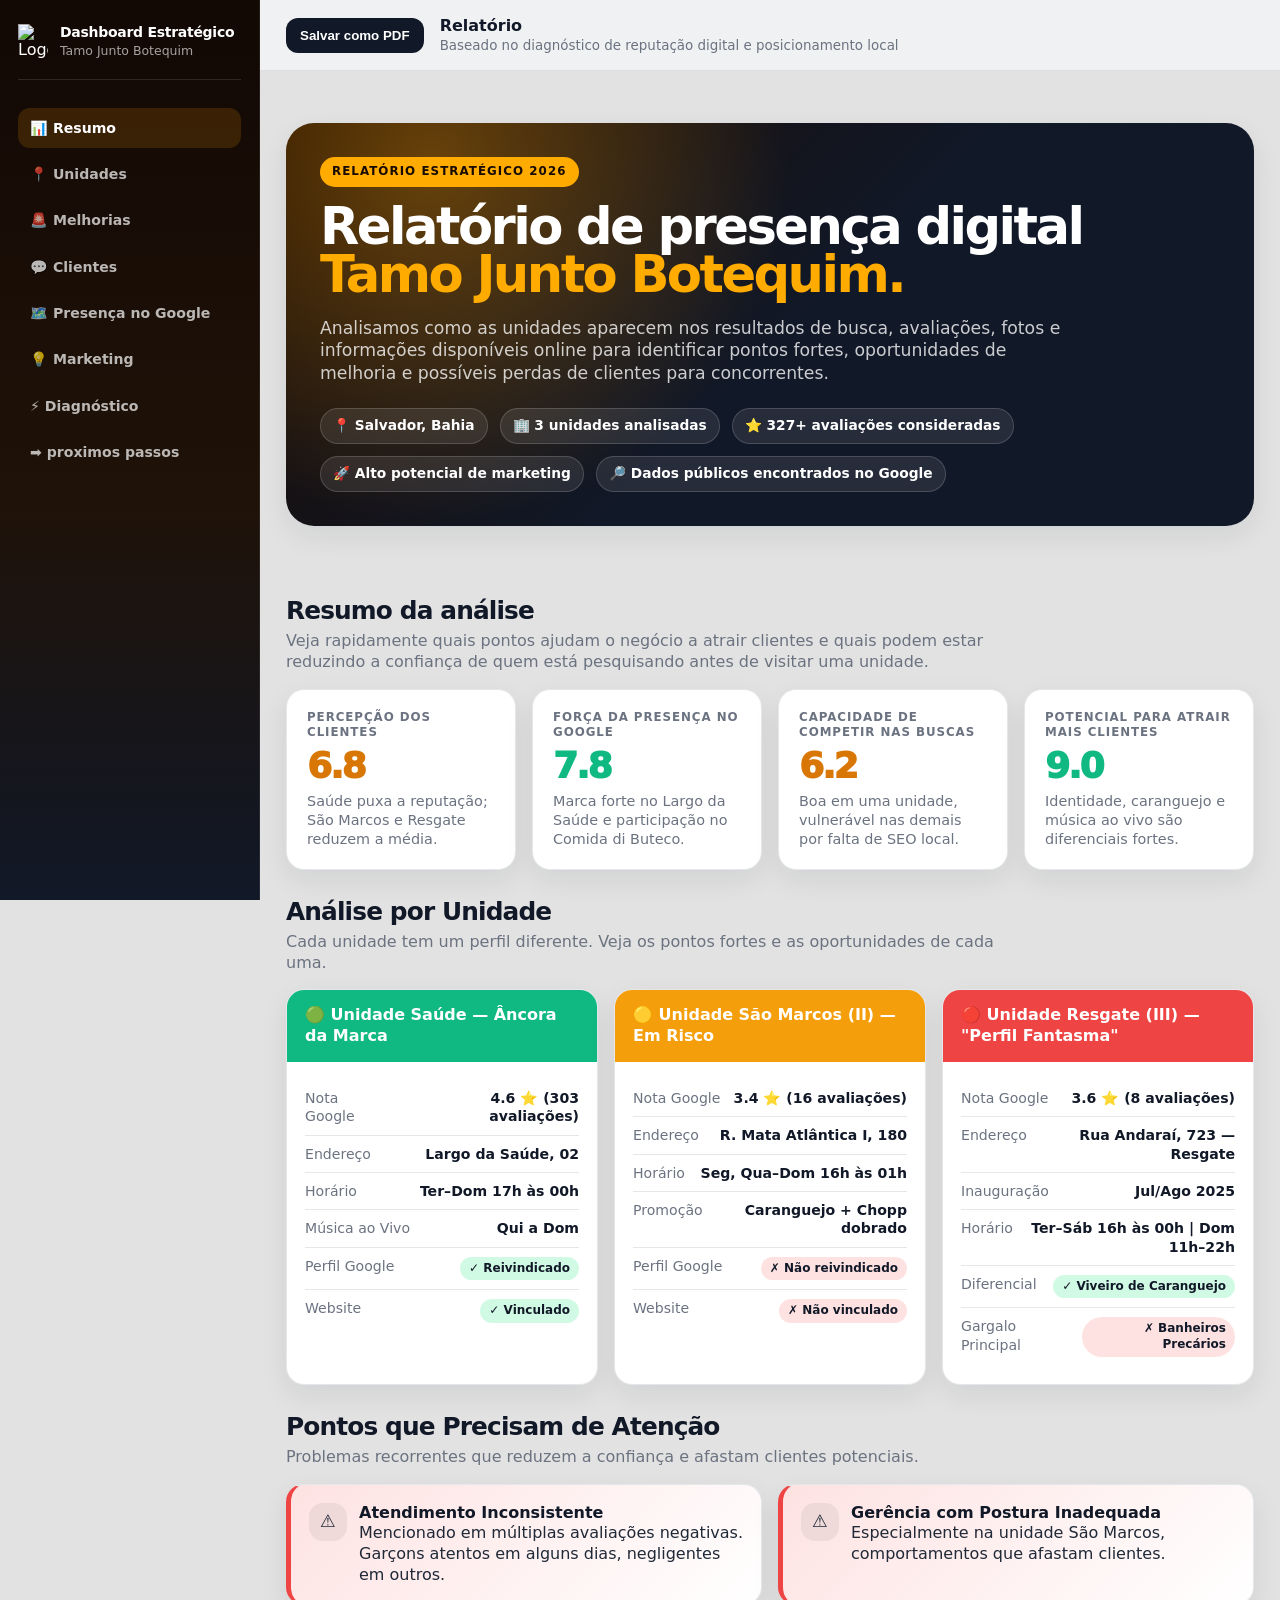
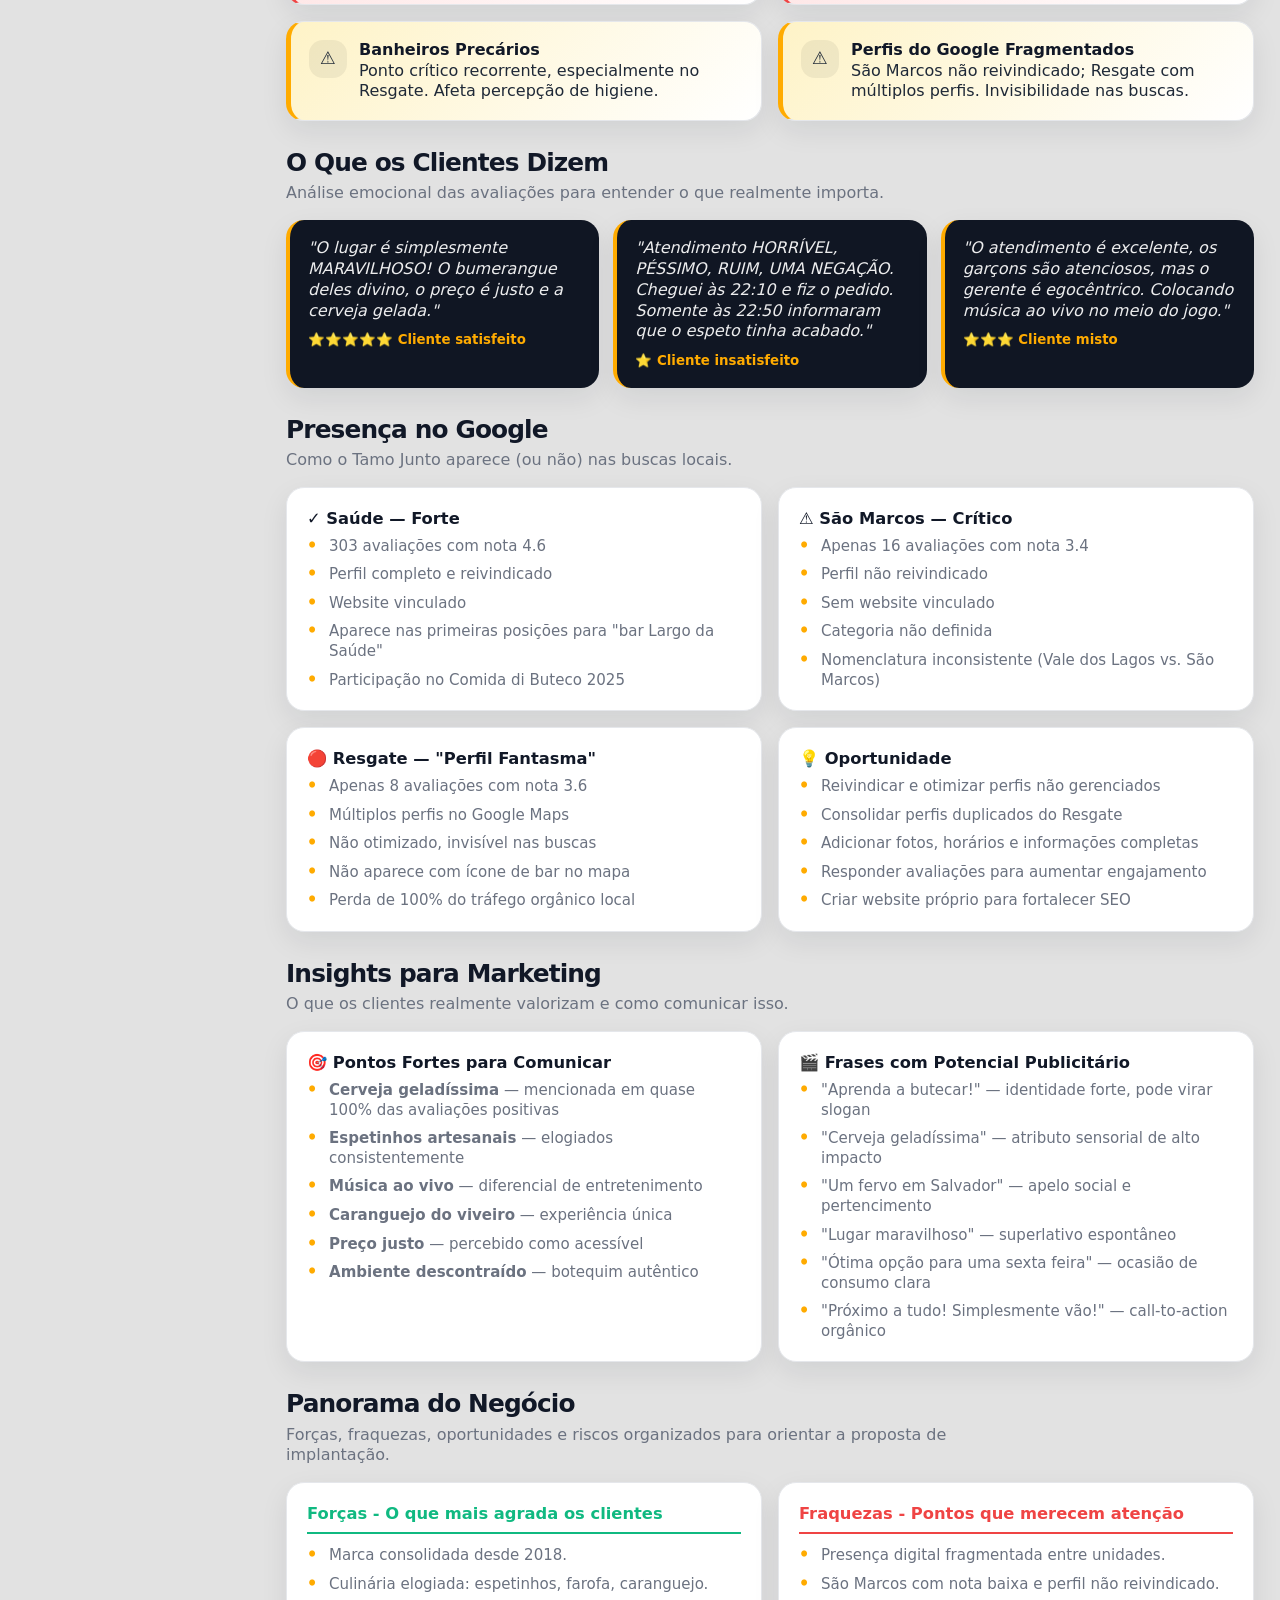
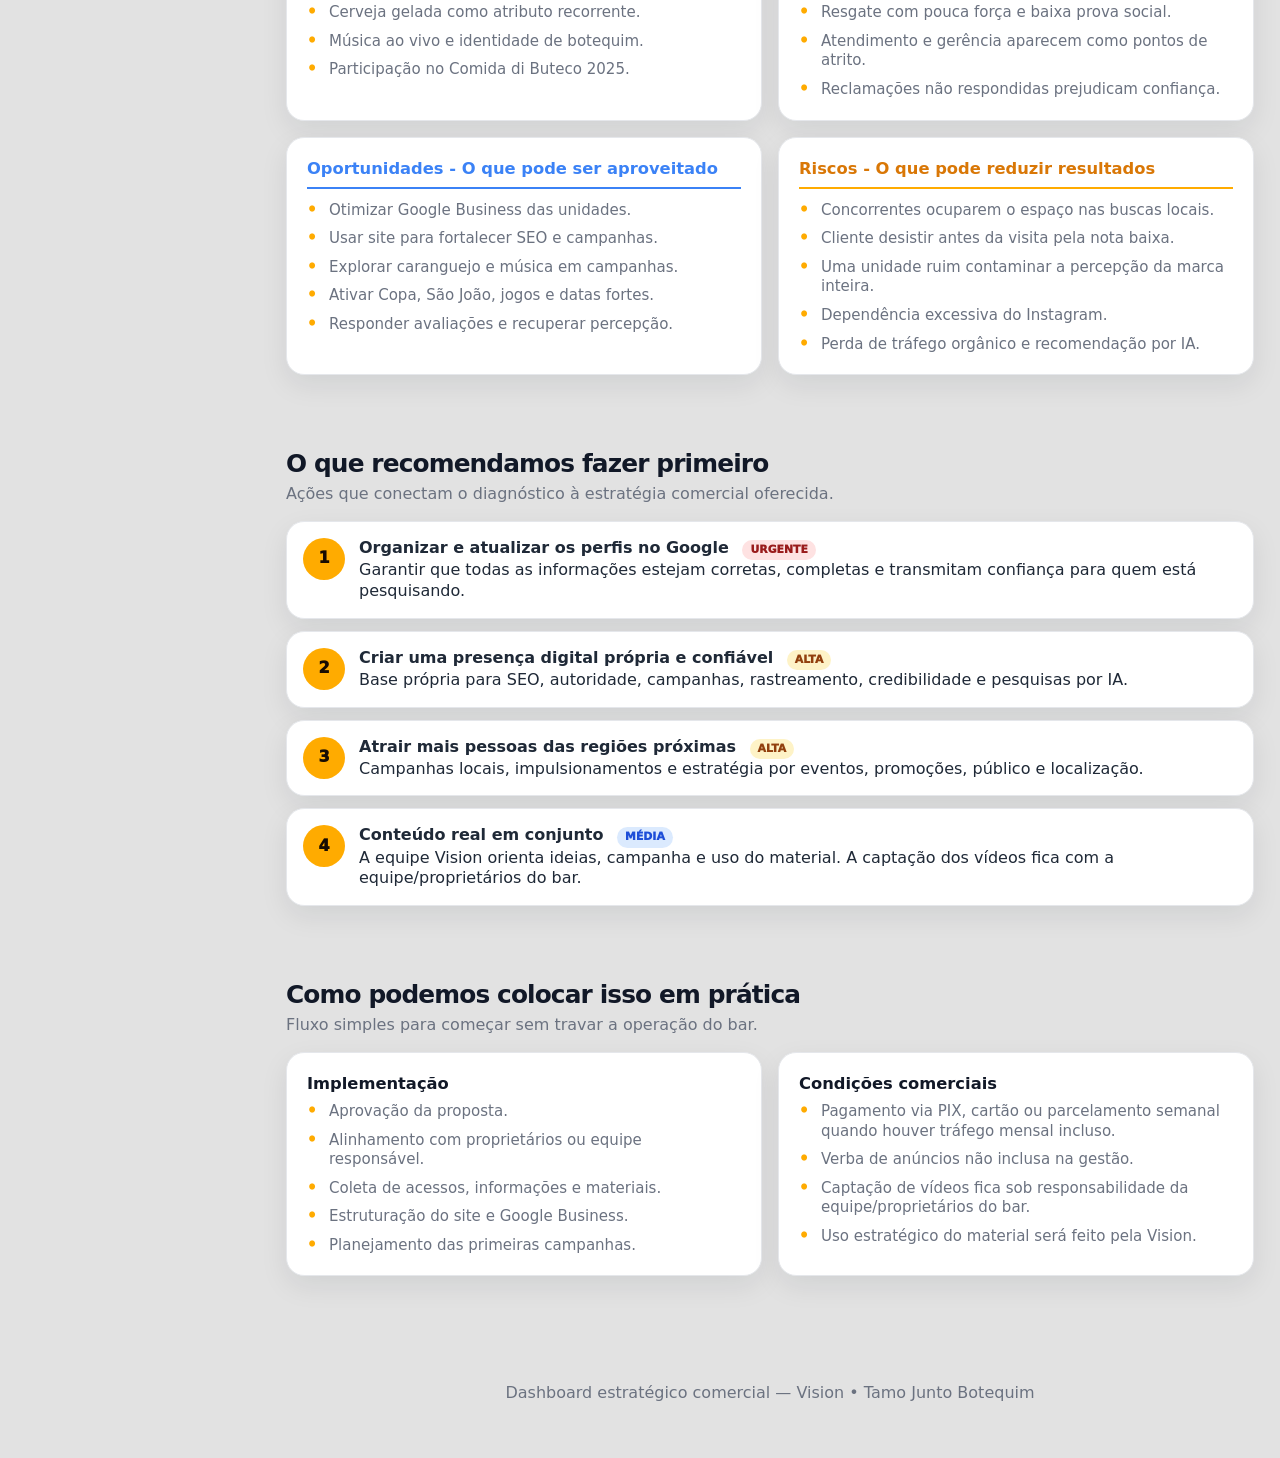
==== commit bed2441b: "Refactor analise_comercial.html structure and styles" ====
--- a/analise_comercial.html
+++ b/analise_comercial.html
@@ -4,273 +4,39 @@
   <meta charset="UTF-8" />
   <meta name="viewport" content="width=device-width, initial-scale=1.0" />
   <title>Dashboard Estratégico — Tamo Junto Botequim</title>
-  <style>
-    :root{
-      --bg:#e2e2e2;
-      --dark:#111827;
-      --dark2:#1f2937;
-      --card:#ffffff;
-      --muted:#6b7280;
-      --text:#1f2937;
-      --amber:#FFAB00;
-      --amber2:#d97706;
-      --amberLight:#fef3c7;
-      --green:#10b981;
-      --greenLight:#d1fae5;
-      --red:#ef4444;
-      --redLight:#fee2e2;
-      --blue:#3b82f6;
-      --blueLight:#dbeafe;
-      --line:#e5e7eb;
-      --shadow:0 10px 28px rgba(17,24,39,.08);
-      --radius:18px;
-    }
-
-    *{box-sizing:border-box;margin:0;padding:0}
-    html{scroll-behavior:smooth}
-    body{
-      font-family:"poppins",system-ui,-apple-system,BlinkMacSystemFont,Arial,sans-serif;
-      background:var(--bg);
-      color:var(--text);
-      line-height:1.3;
-    }
-    a{text-decoration:none;color:inherit}
-    .page{display:grid;grid-template-columns:260px 1fr;min-height:100vh}
-
-    aside{
-      position:sticky;top:0;height:100vh;
-      background:linear-gradient(180deg,#120804,#1f1208 55%,#111827);
-      color:white;padding:24px 18px;border-right:1px solid rgba(255,255,255,.08);
-      overflow:auto;
-    }
-    .brand{
-      display:flex;align-items:center;gap:12px;margin-bottom:28px;
-      padding-bottom:18px;border-bottom:1px solid rgba(255,255,255,.12)
-    }
-    .logo{
-      width:44px;height:44px;border-radius:14px;
-      display:grid;place-items:center;
-      background:linear-gradient(135deg,var(--amber),#ffcf5a);
-      color:#120804;font-weight:900;font-size:1.1rem;
-      box-shadow:0 10px 22px rgba(245,158,11,.28)
-    }
-    .brand h1{font-size:1rem;line-height:1.15;letter-spacing:-.02em}
-    .brand span{color:rgba(255,255,255,.62);font-size:.78rem}
-
-    .menu{display:grid;gap:6px}
-    .menu a{
-      padding:11px 12px;border-radius:12px;color:rgba(255,255,255,.70);
-      font-size:.88rem;font-weight:700;transition:.22s ease;
-      display:flex;gap:10px;align-items:center;
-    }
-    .menu a:hover,.menu a.active{background:rgba(245,158,11,.16);color:#fff}
-
-    main{min-width:0}
-    .topbar{
-      position:sticky;top:0;z-index:20;
-      background:rgba(243,244,246,.82);backdrop-filter:blur(14px);
-      border-bottom:1px solid rgba(17,24,39,.08);
-      padding:16px 26px;display:flex;align-items:center;justify-content:space-between;gap:16px
-    }
-    .topbar strong{color:var(--dark)}
-    .topbar .small{font-size:.84rem;color:var(--muted)}
-    .btn{
-      border:0;background:var(--dark);color:#fff;border-radius:12px;
-      padding:10px 14px;font-weight:800;cursor:pointer;transition:.22s ease;
-    }
-    .btn:hover{transform:translateY(-2px);box-shadow:var(--shadow)}
-
-    .content{max-width:1180px;margin:0 auto;padding:26px}
-    .hero{
-      position:relative;overflow:hidden;border-radius:28px;
-      background:
-        radial-gradient(circle at 15% 10%,rgba(245,158,11,.36),transparent 40%),
-        linear-gradient(135deg,#1a0a00,#111827 52%,#111827);
-      color:#fff;padding:34px;box-shadow:var(--shadow);margin-bottom:22px;
-    }
-    .hero::after{
-      content:"";position:absolute;inset:0;
-      background-image:linear-gradient(120deg,rgba(255,255,255,.08) 0 1px,transparent 1px);
-      background-size:42px 42px;opacity:.18;pointer-events:none
-    }
-    .hero > *{position:relative;z-index:1}
-    .badge{
-      display:inline-flex;align-items:center;gap:8px;
-      background:var(--amber);color:#180c02;
-      font-size:.74rem;font-weight:900;letter-spacing:.09em;text-transform:uppercase;
-      padding:7px 12px;border-radius:999px;margin-bottom:15px
-    }
-    .hero h2{font-size:clamp(2rem,4vw,4rem);letter-spacing:-.05em;line-height:.95;max-width:900px}
-    .hero h2 span{color:var(--amber)}
-    .hero p{margin-top:18px;max-width:760px;color:rgba(255,255,255,.78);font-size:1.08rem}
-    .hero-meta{display:flex;gap:12px;flex-wrap:wrap;margin-top:24px}
-    .hero-meta span{background:rgba(255,255,255,.09);border:1px solid rgba(255,255,255,.16);border-radius:999px;padding:8px 12px;font-weight:700;font-size:.86rem}
-
-    section{margin:26px 0}
-    .section-title{display:flex;justify-content:space-between;align-items:end;gap:18px;margin-bottom:16px}
-    .section-title h3{font-size:1.55rem;letter-spacing:-.035em;color:var(--dark)}
-    .section-title p{color:var(--muted);max-width:720px;margin-top:4px}
-    .grid{display:grid;gap:16px}
-    .grid-4{grid-template-columns:repeat(4,1fr)}
-    .grid-3{grid-template-columns:repeat(3,1fr)}
-    .grid-2{grid-template-columns:repeat(2,1fr)}
-    .card{
-      background:var(--card);border:1px solid var(--line);border-radius:var(--radius);
-      padding:20px;box-shadow:var(--shadow);transition:.25s ease;position:relative;overflow:hidden
-    }
-    .card:hover{transform:translateY(-4px);box-shadow:0 18px 42px rgba(17,24,39,.12)}
-    .card::before{content:"";position:absolute;top:0;left:0;right:0;height:4px;}
-    .label{font-size:.74rem;text-transform:uppercase;letter-spacing:.08em;font-weight:900;color:var(--muted);margin-bottom:8px}
-    .metric{font-size:2.25rem;font-weight:950;letter-spacing:-.06em;color:var(--dark);line-height:1}
-    .metric.green{color:var(--green)}.metric.amber{color:var(--amber2)}.metric.red{color:var(--red)}.metric.blue{color:var(--blue)}
-    .sub{color:var(--muted);font-size:.9rem;margin-top:8px}
-    .card h4{font-size:1.02rem;color:var(--dark);margin-bottom:8px}
-    .card p,.card li{color:var(--muted);font-size:.94rem}
-    ul{list-style:none;display:grid;gap:9px}
-    li{position:relative;padding-left:22px}
-    li::before{content:"•";position:absolute;left:0;color:var(--amber);font-weight:950}
-
-    .alert{
-      display:flex;gap:12px;align-items:flex-start;border-radius:var(--radius);
-      padding:18px;border:1px solid var(--line);background:#fff;box-shadow:var(--shadow)
-    }
-    .alert strong{color:var(--dark)}
-    .alert.red{background:linear-gradient(135deg,var(--redLight),#fff);border-left:5px solid var(--red)}
-    .alert.amber{background:linear-gradient(135deg,var(--amberLight),#fff);border-left:5px solid var(--amber)}
-    .alert.green{background:linear-gradient(135deg,var(--greenLight),#fff);border-left:5px solid var(--green)}
-    .iconBox{width:38px;height:38px;border-radius:14px;display:grid;place-items:center;flex:0 0 auto;background:rgba(0,0,0,.06);font-size:1.1rem}
-
-    .unit-card{padding:0;overflow:hidden}
-    .unit-head{color:#fff;padding:15px 18px;font-weight:900}
-    .unit-head.saude{background:linear-gradient(135deg,#10b981,#10b981)}
-    .unit-head.vale{background:linear-gradient(135deg,#f59e0b,#f59e0b)}
-    .unit-head.resgate{background:linear-gradient(135deg,#ef4444,#ef4444)}
-    .unit-body{padding:18px}
-    .row{display:flex;justify-content:space-between;gap:12px;border-bottom:1px solid var(--line);padding:9px 0;font-size:.88rem}
-    .row:last-child{border-bottom:0}
-    .row span:first-child{color:var(--muted)}
-    .row span:last-child{text-align:right;font-weight:800;color:var(--dark)}
-    .tag{display:inline-flex;align-items:center;border-radius:999px;padding:4px 9px;font-size:.75rem;font-weight:900}
-    .ok{background:var(--greenLight);color:#065f46}.warn{background:var(--amberLight);color:#92400e}.bad{background:var(--redLight);color:#991b1b;}
-
-    .bar-chart{display:grid;gap:12px}
-    .bar-row{display:grid;grid-template-columns:150px 1fr 44px;gap:12px;align-items:center;font-size:.88rem}
-    .bar-track{height:11px;background:#eef2f7;border-radius:999px;overflow:hidden}
-    .bar{height:100%;border-radius:999px;background:var(--amber)}
-    .bar.green{background:var(--green)}.bar.red{background:var(--red)}.bar.blue{background:var(--blue)}
-    .donut-wrap{display:grid;grid-template-columns:170px 1fr;gap:18px;align-items:center}
-    .donut{
-      --p1:75;--p2:15;--p3:10;
-      width:160px;height:160px;border-radius:50%;
-      background:conic-gradient(var(--green) 0 calc(var(--p1)*1%),var(--amber) 0 calc((var(--p1) + var(--p2))*1%),var(--red) 0);
-      position:relative;margin:auto
-    }
-    .donut::after{content:"";position:absolute;inset:32px;background:#fff;border-radius:50%;box-shadow:inset 0 0 0 1px var(--line)}
-    .donut-label{position:absolute;inset:0;display:grid;place-items:center;font-weight:950;color:var(--dark);z-index:1}
-    .legend{display:grid;gap:8px}
-    .legend span{display:flex;gap:8px;align-items:center;color:var(--muted);font-size:.9rem}
-    .dot{width:10px;height:10px;border-radius:50%;display:inline-block}.dot.green{background:var(--green)}.dot.amber{background:var(--amber)}.dot.red{background:var(--red)}
-
-    .quote-grid{display:grid;grid-template-columns:repeat(3,1fr);gap:14px}
-    .quote{
-      background:linear-gradient(135deg,#101623,#101623);
-      color:#fff;border-radius:18px;padding:18px;border-left:4px solid var(--amber);box-shadow:var(--shadow)
-    }
-    .quote p{font-style:italic;color:rgba(255,255,255,.92)}
-    .quote small{display:block;color:var(--amber);margin-top:10px;font-weight:800}
-
-    .swot{display:grid;grid-template-columns:repeat(2,1fr);gap:16px}
-    .swot .card h4{padding-bottom:8px;border-bottom:2px solid;margin-bottom:12px}
-    .swot .forcas h4{color:var(--green);border-color:var(--green)}
-    .swot .fraquezas h4{color:var(--red);border-color:var(--red)}
-    .swot .oportunidades h4{color:var(--blue);border-color:var(--blue)}
-    .swot .riscos h4{color:var(--amber2);border-color:var(--amber)}
-
-    .rec{display:grid;gap:12px}
-    .rec-item{display:grid;grid-template-columns:42px 1fr;gap:14px;align-items:start;background:#fff;border:1px solid var(--line);border-radius:18px;padding:16px;box-shadow:var(--shadow)}
-    .num{width:42px;height:42px;border-radius:50%;display:grid;place-items:center;background:var(--amber);color:#180c02;font-weight:950}
-    .priority{display:inline-flex;margin-left:8px;border-radius:999px;padding:3px 8px;font-size:.68rem;font-weight:950}
-    .priority.urgente{background:var(--redLight);color:#991b1b}.priority.alta{background:var(--amberLight);color:#92400e}.priority.media{background:var(--blueLight);color:#1d4ed8}
-
-    .price{
-      background:linear-gradient(135deg,#111827,#1f2937);
-      color:#fff;border-radius:24px;padding:24px;box-shadow:var(--shadow);border:1px solid rgba(255,255,255,.1)
-    }
-    .price h4{font-size:1.2rem}
-    .price .big{font-size:2.4rem;font-weight:950;color:var(--amber);letter-spacing:-.06em;line-height:1;margin:12px 0}
-    .price p,.price li{color:rgba(255,255,255,.72)}
-    .notice{border-left:5px solid var(--amber);background:var(--amberLight);border-radius:16px;padding:16px;color:#78350f;font-weight:700}
-    footer{margin-top:32px;padding:28px;color:var(--muted);text-align:center}
-
-    .reveal{opacity:0;transform:translateY(14px);transition:.55s ease}
-    .reveal.visible{opacity:1;transform:translateY(0)}
-
-    @media(max-width:980px){
-      .page{grid-template-columns:1fr}
-      aside{position:relative;height:auto}
-      .menu{grid-template-columns:repeat(2,1fr)}
-      .topbar{position:relative}
-      .grid-4,.grid-3,.grid-2,.swot,.quote-grid{grid-template-columns:1fr}
-      .donut-wrap{grid-template-columns:1fr}
-      .bar-row{grid-template-columns:1fr}
-    }
-    @media print{
-      aside,.topbar{display:none}
-      .page{display:block}
-      body{background:white}
-      .content{padding:0}
-      .card,.alert,.rec-item,.price{box-shadow:none;break-inside:avoid}
-      .hero{break-inside:avoid}
-      section{break-inside:avoid}
-    }
-    .final-cta{
-    text-align:center;
-    padding:40px 20px;
-    margin:40px;
-    border:3px solid var(--dark2);
-    border-radius:24px;
-    }
-
-    .final-cta h3{
-        margin-bottom:10px;
-        font-size:1.6rem;
-    }
-
-    .final-cta p{
-        color:var(--muted);
-        margin-bottom:20px;
-    }
-  </style>
+  <link rel="stylesheet" href="css/styles.css">
 </head>
 <body>
   <div class="page">
     <aside>
       <div class="brand">
-        <div class="logo">V</div>
+      <img src="./assets/Logo.png" style="width: 30px;" alt="Logo">
         <div>
-          <h1>Dashboard Estratégico</h1>
+          <h1 style="font-size: 14px;">Dashboard Estratégico</h1>
           <span>Tamo Junto Botequim</span>
         </div>
       </div>
       <nav class="menu">
-        <a href="#visao" class="active">📊 Visão geral</a>
-        <a href="#unidades">📍 Unidades</a>
-        <a href="#ferida">🚨 Gargalos</a>
-        <a href="#sentimento">💬 Sentimentos</a>
-        <a href="#seo">🗺️ SEO local</a>
-        <a href="#marketing">💡 Marketing</a>
-        <a href="#swot">⚡ SWOT</a>
-        <a href="#proposta">💰 Proposta</a>
+          <a href="#visao" class="active">📊 Resumo</a>
+          <a href="#unidades">📍 Unidades</a>
+          <a href="#ferida">🚨 Melhorias</a>
+          <a href="#sentimento">💬 Clientes</a>
+          <a href="#seo">🗺️ Presença no Google</a>
+          <a href="#marketing">💡 Marketing</a>
+          <a href="#swot">⚡ Diagnóstico</a>
+          <a href="#recomend">➡️ proximos passos</a>
       </nav>
     </aside>
 
+    <button class="menu-toggle">☰ Menu</button>
+
     <main>
       <div class="topbar">
+        <button class="btn" onclick="window.print()">Salvar como PDF</button>
         <div>
           <strong>Relatório</strong>
           <div class="small">Baseado no diagnóstico de reputação digital e posicionamento local</div>
         </div>
-        <button class="btn" onclick="window.print()">Salvar como PDF</button>
       </div>
 
       <div class="content">
@@ -313,190 +79,200 @@
             <div class="card">
               <div class="label">Potencial para atrair mais clientes</div>
               <div class="metric green">9.0</div>
-              <div class="sub">Identidade, caranguejo, música, promoções e experiência compartilhável.</div>
-            </div>
-          </div>
-        </section>
-          <br>
+              <div class="sub">Identidade, caranguejo e música ao vivo são diferenciais fortes.</div>
+            </div>
+          </div>
+        </section>
+
         <section id="unidades" class="reveal">
           <div class="section-title">
             <div>
-              <h3>Como cada unidade aparece para quem pesquisa no Google</h3>
-              <p>Embora todas façam parte da mesma marca, cada unidade transmite uma impressão diferente para quem pesquisa antes de decidir onde ir.</p>
-            </div>
-          </div>
-
+              <h3>Análise por Unidade</h3>
+              <p>Cada unidade tem um perfil diferente. Veja os pontos fortes e as oportunidades de cada uma.</p>
+            </div>
+          </div>
           <div class="grid grid-3">
             <div class="card unit-card">
-              <div class="unit-head saude">🟢 Saúde — Âncora da marca</div>
+              <div class="unit-head saude">🟢 Unidade Saúde — Âncora da Marca</div>
               <div class="unit-body">
-                <div class="row"><span>Nota Google</span><span>4.6★</span></div>
-                <div class="row"><span>Avaliações</span><span>303</span></div>
-                <div class="row"><span>Perfil</span><span><span class="tag ok" style="color: green;">Reivindicado</span></span></div>
-                <div class="row"><span>Força</span><span>Tradição + Comida di Buteco</span></div>
-                <div class="row"><span>Gargalo</span><span>Banheiros / Erros na cobrança</span></div>
-              </div>
-            </div>
-
+                <div class="row"><span>Nota Google</span><span>4.6 ⭐ (303 avaliações)</span></div>
+                <div class="row"><span>Endereço</span><span>Largo da Saúde, 02</span></div>
+                <div class="row"><span>Horário</span><span>Ter–Dom 17h às 00h</span></div>
+                <div class="row"><span>Música ao Vivo</span><span>Qui a Dom</span></div>
+                <div class="row"><span>Perfil Google</span><span><span class="tag ok">✓ Reivindicado</span></span></div>
+                <div class="row"><span>Website</span><span><span class="tag ok">✓ Vinculado</span></span></div>
+              </div>
+            </div>
             <div class="card unit-card">
-              <div class="unit-head vale">🟡 São Marcos — Em risco</div>
+              <div class="unit-head vale">🟡 Unidade São Marcos (II) — Em Risco</div>
               <div class="unit-body">
-                <div class="row"><span>Nota Google</span><span>3.4★</span></div>
-                <div class="row"><span>Avaliações</span><span>16</span></div>
-                <div class="row"><span>Perfil</span><span><span class="tag bad" style="color: #991b1b;">Não reivindicado</span></span></div>
-                <div class="row"><span>Risco</span><span>Desistência antes da visita</span></div>
-                <div class="row"><span>Gargalo</span><span>Atendimento / Gerência</span></div>
-              </div>
-            </div>
-
+                <div class="row"><span>Nota Google</span><span>3.4 ⭐ (16 avaliações)</span></div>
+                <div class="row"><span>Endereço</span><span>R. Mata Atlântica I, 180</span></div>
+                <div class="row"><span>Horário</span><span>Seg, Qua–Dom 16h às 01h</span></div>
+                <div class="row"><span>Promoção</span><span>Caranguejo + Chopp dobrado</span></div>
+                <div class="row"><span>Perfil Google</span><span><span class="tag bad">✗ Não reivindicado</span></span></div>
+                <div class="row"><span>Website</span><span><span class="tag bad">✗ Não vinculado</span></span></div>
+              </div>
+            </div>
             <div class="card unit-card">
-              <div class="unit-head resgate">🔴 Resgate — Perfil fantasma</div>
+              <div class="unit-head resgate">🔴 Unidade Resgate (III) — "Perfil Fantasma"</div>
               <div class="unit-body">
-                <div class="row"><span>Nota Google</span><span>3.6★</span></div>
-                <div class="row"><span>Avaliações</span><span>8</span></div>
-                <div class="row"><span>Perfil</span><span><span class="tag bad" style="color: #991b1b;">Não reivindicado</span></span></div>
-                <div class="row"><span>Diferencial</span><span>Viveiro de caranguejo <i style="color:#8f97a7; font-weight: bold;">(Não aproveitado)</i></span></div>
-                <div class="row"><span>Gargalo</span><span>Banheiros precários</span></div>
-              </div>
-            </div>
-          </div>
-        </section>
-        <br>
+                <div class="row"><span>Nota Google</span><span>3.6 ⭐ (8 avaliações)</span></div>
+                <div class="row"><span>Endereço</span><span>Rua Andaraí, 723 — Resgate</span></div>
+                <div class="row"><span>Inauguração</span><span>Jul/Ago 2025</span></div>
+                <div class="row"><span>Horário</span><span>Ter–Sáb 16h às 00h | Dom 11h–22h</span></div>
+                <div class="row"><span>Diferencial</span><span><span class="tag ok">✓ Viveiro de Caranguejo</span></span></div>
+                <div class="row"><span>Gargalo Principal</span><span><span class="tag bad">✗ Banheiros Precários</span></span></div>
+              </div>
+            </div>
+          </div>
+        </section>
+
         <section id="ferida" class="reveal">
           <div class="section-title">
             <div>
-              <h3>Onde clientes podem estar sendo perdidos</h3>
-              <p>O Tamo Junto já possui reconhecimento e uma base sólida de clientes. O desafio está em como algumas unidades aparecem para quem está pesquisando opções no Google antes de sair de casa.</p>
-            </div>
-          </div>
-
+              <h3>Pontos que Precisam de Atenção</h3>
+              <p>Problemas recorrentes que reduzem a confiança e afastam clientes potenciais.</p>
+            </div>
+          </div>
           <div class="grid grid-2">
             <div class="alert red">
-              <div class="iconBox">🚨</div>
+              <div class="iconBox">⚠️</div>
               <div>
-                <strong>O cliente pesquisa antes de ir.</strong>
-                <p>Ele olha nota, rota, fotos, Instagram, cardápio, avaliações e agora também pergunta para ferramentas de IA onde comer, beber ou assistir jogo. Quando os sinais digitais são fracos, a escolha vai para quem aparece melhor.</p>
+                <strong>Atendimento Inconsistente</strong>
+                <p>Mencionado em múltiplas avaliações negativas. Garçons atentos em alguns dias, negligentes em outros.</p>
+              </div>
+            </div>
+            <div class="alert red">
+              <div class="iconBox">⚠️</div>
+              <div>
+                <strong>Gerência com Postura Inadequada</strong>
+                <p>Especialmente na unidade São Marcos, comportamentos que afastam clientes.</p>
               </div>
             </div>
             <div class="alert amber">
               <div class="iconBox">⚠️</div>
               <div>
-                <strong>A marca fica forte no presencial, mas vulnerável no digital.</strong>
-                <p>A Saúde prova que o Tamo Junto tem potencial. O risco está na fragmentação: uma unidade forte, uma unidade mal reivindicada e outra sem a força necessária no Google.</p>
-              </div>
-            </div>
-          </div>
-        </section>
-        <br>
+                <strong>Banheiros Precários</strong>
+                <p>Ponto crítico recorrente, especialmente no Resgate. Afeta percepção de higiene.</p>
+              </div>
+            </div>
+            <div class="alert amber">
+              <div class="iconBox">⚠️</div>
+              <div>
+                <strong>Perfis do Google Fragmentados</strong>
+                <p>São Marcos não reivindicado; Resgate com múltiplos perfis. Invisibilidade nas buscas.</p>
+              </div>
+            </div>
+          </div>
+        </section>
 
         <section id="sentimento" class="reveal">
           <div class="section-title">
             <div>
-              <h3>Análise visual das avaliações</h3>
-              <p>O dashboard mostra de forma simples o peso dos elogios, reclamações e sinais emocionais que devem orientar campanhas e correções.</p>
-            </div>
-          </div>
-
+              <h3>O Que os Clientes Dizem</h3>
+              <p>Análise emocional das avaliações para entender o que realmente importa.</p>
+            </div>
+          </div>
+          <div class="quote-grid">
+            <div class="quote">
+              <p>"O lugar é simplesmente MARAVILHOSO! O bumerangue deles divino, o preço é justo e a cerveja gelada."</p>
+              <small>⭐⭐⭐⭐⭐ Cliente satisfeito</small>
+            </div>
+            <div class="quote">
+              <p>"Atendimento HORRÍVEL, PÉSSIMO, RUIM, UMA NEGAÇÃO. Cheguei às 22:10 e fiz o pedido. Somente às 22:50 informaram que o espeto tinha acabado."</p>
+              <small>⭐ Cliente insatisfeito</small>
+            </div>
+            <div class="quote">
+              <p>"O atendimento é excelente, os garçons são atenciosos, mas o gerente é egocêntrico. Colocando música ao vivo no meio do jogo."</p>
+              <small>⭐⭐⭐ Cliente misto</small>
+            </div>
+          </div>
+        </section>
+
+        <section id="seo" class="reveal">
+          <div class="section-title">
+            <div>
+              <h3>Presença no Google</h3>
+              <p>Como o Tamo Junto aparece (ou não) nas buscas locais.</p>
+            </div>
+          </div>
           <div class="grid grid-2">
             <div class="card">
-              <h4>Comparativo de notas</h4>
-              <div class="bar-chart">
-                <div class="bar-row"><span>Saúde</span><div class="bar-track"><div class="bar green" style="width:92%"></div></div><strong>4.6</strong></div>
-                <div class="bar-row"><span>São Marcos</span><div class="bar-track"><div class="bar" style="width:68%"></div></div><strong>3.4</strong></div>
-                <div class="bar-row"><span>Resgate</span><div class="bar-track"><div class="bar red" style="width:72%"></div></div><strong>3.6</strong></div>
-              </div>
-            </div>
-
-            <div class="card">
-              <h4>Volume de avaliações</h4>
-              <div class="bar-chart">
-                <div class="bar-row"><span>Saúde</span><div class="bar-track"><div class="bar green" style="width:100%"></div></div><strong>303</strong></div>
-                <div class="bar-row"><span>São Marcos</span><div class="bar-track"><div class="bar" style="width:5.3%"></div></div><strong>16</strong></div>
-                <div class="bar-row"><span>Resgate</span><div class="bar-track"><div class="bar red" style="width:2.6%"></div></div><strong>8</strong></div>
-              </div>
-            </div>
-
-            <div class="card">
-              <h4>Sentimento estimado — Saúde</h4>
-              <div class="donut-wrap">
-                <div class="donut" style="--p1:75;--p2:15;--p3:10"><div class="donut-label">75%</div></div>
-                <div class="legend">
-                  <span><i class="dot green"></i> Positivas — cerveja gelada, comida e ambiente.</span>
-                  <span><i class="dot amber"></i> Mistas — serviço variável.</span>
-                  <span><i class="dot red"></i> Negativas — banheiro, espera e som.</span>
-                </div>
-              </div>
-            </div>
-
-            <div class="card">
-              <h4>Sentimento estimado — São Marcos</h4>
-              <div class="donut-wrap">
-                <div class="donut" style="--p1:25;--p2:12;--p3:63"><div class="donut-label">63%</div></div>
-                <div class="legend">
-                  <span><i class="dot red"></i> Negativas — atendimento, gerência e couvert.</span>
-                  <span><i class="dot amber"></i> Mistas — ambiente com ressalvas.</span>
-                  <span><i class="dot green"></i> Positivas — cerveja e promoções.</span>
-                </div>
-              </div>
-            </div>
-          </div>
-        </section>
-        <br>
-
-        <section id="seo" class="reveal">
-          <div class="section-title">
-            <div>
-              <h3>Como as pessoas procuram lugares como o seu</h3>
-                <br>
-              <p>Hoje a decisão de onde comer ou assistir um jogo normalmente começa com uma pesquisa no Google. Muitas pessoas também utilizam ferramentas de inteligência artificial para pedir recomendações.
-                <br>
-                <br>
-                Quando as informações estão completas, atualizadas e bem avaliadas, as chances de escolha aumentam.</p>
-            </div>
-          </div>
-
+              <h4>✓ Saúde — Forte</h4>
+              <ul>
+                <li>303 avaliações com nota 4.6</li>
+                <li>Perfil completo e reivindicado</li>
+                <li>Website vinculado</li>
+                <li>Aparece nas primeiras posições para "bar Largo da Saúde"</li>
+                <li>Participação no Comida di Buteco 2025</li>
+              </ul>
+            </div>
+            <div class="card">
+              <h4>⚠️ São Marcos — Crítico</h4>
+              <ul>
+                <li>Apenas 16 avaliações com nota 3.4</li>
+                <li>Perfil não reivindicado</li>
+                <li>Sem website vinculado</li>
+                <li>Categoria não definida</li>
+                <li>Nomenclatura inconsistente (Vale dos Lagos vs. São Marcos)</li>
+              </ul>
+            </div>
+            <div class="card">
+              <h4>🔴 Resgate — "Perfil Fantasma"</h4>
+              <ul>
+                <li>Apenas 8 avaliações com nota 3.6</li>
+                <li>Múltiplos perfis no Google Maps</li>
+                <li>Não otimizado, invisível nas buscas</li>
+                <li>Não aparece com ícone de bar no mapa</li>
+                <li>Perda de 100% do tráfego orgânico local</li>
+              </ul>
+            </div>
+            <div class="card">
+              <h4>💡 Oportunidade</h4>
+              <ul>
+                <li>Reivindicar e otimizar perfis não gerenciados</li>
+                <li>Consolidar perfis duplicados do Resgate</li>
+                <li>Adicionar fotos, horários e informações completas</li>
+                <li>Responder avaliações para aumentar engajamento</li>
+                <li>Criar website próprio para fortalecer SEO</li>
+              </ul>
+            </div>
+          </div>
+        </section>
+
+        <section id="marketing" class="reveal">
+          <div class="section-title">
+            <div>
+              <h3>Insights para Marketing</h3>
+              <p>O que os clientes realmente valorizam e como comunicar isso.</p>
+            </div>
+          </div>
           <div class="grid grid-2">
             <div class="card">
-              <h4>Exemplos de buscas que importam</h4>
-              <ul>
-                <li>“Bar no Resgate para comer caranguejo.”</li>
-                <li>“Melhor botequim para assistir jogo em Salvador.”</li>
-                <li>“Bar com música ao vivo e cerveja gelada perto de mim.”</li>
-                <li>“Onde ir no São João em Salvador com amigos.”</li>
-              </ul>
-            </div>
-            <div class="card">
-              <h4>O que ajuda um estabelecimento a aparecer mais nas pesquisas</h4>
-              <ul>
-                <li>Informações completas e atualizadas..</li>
-                <li>Site com informações consistentes.</li>
-                <li>Avaliações respondidas e fotos recentes.</li>
-                <li>Conteúdo alinhado com as buscas do público.</li>
-                <li>Presença consistente entre Google, site e redes sociais.</li>
-              </ul>
-            </div>
-          </div>
-        </section>
-        <br>
-
-        <section id="marketing" class="reveal">
-          <div class="section-title">
-            <div>
-              <h3>O que os próprios clientes estão dizendo</h3>
-              <p>As avaliações revelam exatamente como as pessoas descrevem a experiência no Tamo Junto. Essas percepções ajudam a identificar os pontos mais valorizados pelos clientes e também oportunidades de melhoria.</p>
-            </div>
-          </div>
-
-          <div class="quote-grid">
-            <div class="quote"><p>“Aprenda a butecar!”</p><small>Potencial de slogan de campanha</small></div>
-            <div class="quote"><p>“Cerveja geladíssima e tira-gosto top.”</p><small>Atributo sensorial para anúncios</small></div>
-            <div class="quote"><p>“O arrocha da sofrência, samba de primeira.”</p><small>Linguagem autêntica baiana</small></div>
-            <div class="quote"><p>“Um fervo em Salvador, local com gente bonita.”</p><small>Apelo social para Meta Ads</small></div>
-            <div class="quote"><p>“O bumerangue deles é divino.”</p><small>Destaque de produto específico</small></div>
-            <div class="quote"><p>“Próximo a tudo. Simplesmente vão!”</p><small>Call-to-action orgânico</small></div>
-          </div>
-        </section>
-        <br>
+              <h4>🎯 Pontos Fortes para Comunicar</h4>
+              <ul>
+                <li><strong>Cerveja geladíssima</strong> — mencionada em quase 100% das avaliações positivas</li>
+                <li><strong>Espetinhos artesanais</strong> — elogiados consistentemente</li>
+                <li><strong>Música ao vivo</strong> — diferencial de entretenimento</li>
+                <li><strong>Caranguejo do viveiro</strong> — experiência única</li>
+                <li><strong>Preço justo</strong> — percebido como acessível</li>
+                <li><strong>Ambiente descontraído</strong> — botequim autêntico</li>
+              </ul>
+            </div>
+            <div class="card">
+              <h4>🎬 Frases com Potencial Publicitário</h4>
+              <ul>
+                <li>"Aprenda a butecar!" — identidade forte, pode virar slogan</li>
+                <li>"Cerveja geladíssima" — atributo sensorial de alto impacto</li>
+                <li>"Um fervo em Salvador" — apelo social e pertencimento</li>
+                <li>"Lugar maravilhoso" — superlativo espontâneo</li>
+                <li>"Ótima opção para uma sexta feira" — ocasião de consumo clara</li>
+                <li>"Próximo a tudo! Simplesmente vão!" — call-to-action orgânico</li>
+              </ul>
+            </div>
+          </div>
+        </section>
 
         <section id="swot" class="reveal">
           <div class="section-title">
@@ -551,7 +327,7 @@
         </section>
         <br>
 
-        <section class="reveal">
+        <section id="recomend" class="reveal">
           <div class="section-title">
             <div>
               <h3>O que recomendamos fazer primeiro</h3>
@@ -607,22 +383,6 @@
     </main>
   </div>
 
-  <script>
-    const reveals = document.querySelectorAll('.reveal');
-    const obs = new IntersectionObserver((entries)=>{
-      entries.forEach(entry=>{
-        if(entry.isIntersecting) entry.target.classList.add('visible');
-      });
-    },{threshold:.12});
-    reveals.forEach(el=>obs.observe(el));
-
-    const links = document.querySelectorAll('.menu a');
-    links.forEach(link=>{
-      link.addEventListener('click',()=>{
-        links.forEach(l=>l.classList.remove('active'));
-        link.classList.add('active');
-      });
-    });
-  </script>
+  <script src="js/main.js"></script>
 </body>
 </html>
--- a/css/styles.css
+++ b/css/styles.css
@@ -0,0 +1,280 @@
+:root{
+  --bg:#e2e2e2;
+  --dark:#111827;
+  --dark2:#1f2937;
+  --card:#ffffff;
+  --muted:#6b7280;
+  --text:#1f2937;
+  --amber:#FFAB00;
+  --amber2:#d97706;
+  --amberLight:#fef3c7;
+  --green:#10b981;
+  --greenLight:#d1fae5;
+  --red:#ef4444;
+  --redLight:#fee2e2;
+  --blue:#3b82f6;
+  --blueLight:#dbeafe;
+  --line:#e5e7eb;
+  --shadow:0 10px 28px rgba(17,24,39,.08);
+  --radius:18px;
+}
+
+*{box-sizing:border-box;margin:0;padding:0}
+html{scroll-behavior:smooth}
+body{
+  font-family:"poppins",system-ui,-apple-system,BlinkMacSystemFont,Arial,sans-serif;
+  background:var(--bg);
+  color:var(--text);
+  line-height:1.3;
+}
+a{text-decoration:none;color:inherit}
+.page{display:grid;grid-template-columns:auto 1fr;min-height:100vh}
+
+aside{
+  position:fixed;
+  top:0;
+  left:0;
+  width:260px;
+  height:100vh;
+  background:linear-gradient(180deg,#120804,#1f1208 55%,#111827);
+  color:white;
+  padding:24px 18px;
+  border-right:1px solid rgba(255,255,255,.08);
+  overflow-y:auto;
+  z-index:100;
+}
+
+.brand{
+  display:flex;align-items:center;gap:12px;margin-bottom:28px;
+  padding-bottom:18px;border-bottom:1px solid rgba(255,255,255,.12)
+}
+.logo{
+  width:44px;height:44px;border-radius:14px;
+  display:grid;place-items:center;
+  background:linear-gradient(135deg,var(--amber),#ffcf5a);
+  color:#120804;font-weight:900;font-size:1.1rem;
+  box-shadow:0 10px 22px rgba(245,158,11,.28)
+}
+.brand h1{font-size:1rem;line-height:1.15;letter-spacing:-.02em}
+.brand span{color:rgba(255,255,255,.62);font-size:.78rem}
+
+.menu{display:grid;gap:6px}
+.menu a{
+  padding:11px 12px;border-radius:12px;color:rgba(255,255,255,.70);
+  font-size:.88rem;font-weight:700;transition:.22s ease;
+  display:flex;gap:10px;align-items:center;
+}
+.menu a:hover,.menu a.active{background:rgba(245,158,11,.16);color:#fff}
+
+main{min-width:0;margin-left:260px}
+.topbar{
+  position:sticky;top:0;z-index:20;
+  background:rgba(243,244,246,.82);backdrop-filter:blur(14px);
+  border-bottom:1px solid rgba(17,24,39,.08);
+  padding:16px 26px;display:flex;align-items:center;justify-content:left;gap:16px
+}
+.topbar strong{color:var(--dark)}
+.topbar .small{font-size:.84rem;color:var(--muted)}
+.btn{
+  border:0;background:var(--dark);color:#fff;border-radius:12px;
+  padding:10px 14px;font-weight:800;cursor:pointer;transition:.22s ease;
+}
+.btn:hover{transform:translateY(-2px);box-shadow:var(--shadow)}
+
+.content{max-width:auto;margin:0 auto;padding:26px}
+.hero{
+  position:relative;overflow:hidden;border-radius:28px;
+  background:
+    radial-gradient(circle at 15% 10%,rgba(245,158,11,.36),transparent 40%),
+    linear-gradient(135deg,#1a0a00,#111827 52%,#111827);
+  color:#fff;padding:34px;box-shadow:var(--shadow);margin-bottom:22px;
+}
+.hero::after{
+  content:"";position:absolute;inset:0;
+  background-image:linear-gradient(120deg,rgba(255,255,255,.08) 0 1px,transparent 1px);
+  background-size:42px 42px;opacity:.18;pointer-events:none
+}
+.hero > *{position:relative;z-index:1}
+.badge{
+  display:inline-flex;align-items:center;gap:8px;
+  background:var(--amber);color:#180c02;
+  font-size:.74rem;font-weight:900;letter-spacing:.09em;text-transform:uppercase;
+  padding:7px 12px;border-radius:999px;margin-bottom:15px
+}
+.hero h2{font-size:clamp(2rem,4vw,4rem);letter-spacing:-.05em;line-height:.95;max-width:900px}
+.hero h2 span{color:var(--amber)}
+.hero p{margin-top:18px;max-width:760px;color:rgba(255,255,255,.78);font-size:1.08rem}
+.hero-meta{display:flex;gap:12px;flex-wrap:wrap;margin-top:24px}
+.hero-meta span{background:rgba(255,255,255,.09);border:1px solid rgba(255,255,255,.16);border-radius:999px;padding:8px 12px;font-weight:700;font-size:.86rem}
+
+section{margin:26px 0}
+.section-title{display:flex;justify-content:space-between;align-items:end;gap:18px;margin-bottom:16px}
+.section-title h3{font-size:1.55rem;letter-spacing:-.035em;color:var(--dark)}
+.section-title p{color:var(--muted);max-width:720px;margin-top:4px}
+.grid{display:grid;gap:16px}
+.grid-4{grid-template-columns:repeat(4,1fr)}
+.grid-3{grid-template-columns:repeat(3,1fr)}
+.grid-2{grid-template-columns:repeat(2,1fr)}
+.card{
+  background:var(--card);border:1px solid var(--line);border-radius:var(--radius);
+  padding:20px;box-shadow:var(--shadow);transition:.25s ease;position:relative;overflow:hidden
+}
+.card:hover{transform:translateY(-4px);box-shadow:0 18px 42px rgba(17,24,39,.12)}
+.card::before{content:"";position:absolute;top:0;left:0;right:0;height:4px;}
+.label{font-size:.74rem;text-transform:uppercase;letter-spacing:.08em;font-weight:900;color:var(--muted);margin-bottom:8px}
+.metric{font-size:2.25rem;font-weight:950;letter-spacing:-.06em;color:var(--dark);line-height:1}
+.metric.green{color:var(--green)}.metric.amber{color:var(--amber2)}.metric.red{color:var(--red)}.metric.blue{color:var(--blue)}
+.sub{color:var(--muted);font-size:.9rem;margin-top:8px}
+.card h4{font-size:1.02rem;color:var(--dark);margin-bottom:8px}
+.card p,.card li{color:var(--muted);font-size:.94rem}
+ul{list-style:none;display:grid;gap:9px}
+li{position:relative;padding-left:22px}
+li::before{content:"•";position:absolute;left:0;color:var(--amber);font-weight:950}
+
+.alert{
+  display:flex;gap:12px;align-items:flex-start;border-radius:var(--radius);
+  padding:18px;border:1px solid var(--line);background:#fff;box-shadow:var(--shadow)
+}
+.alert strong{color:var(--dark)}
+.alert.red{background:linear-gradient(135deg,var(--redLight),#fff);border-left:5px solid var(--red)}
+.alert.amber{background:linear-gradient(135deg,var(--amberLight),#fff);border-left:5px solid var(--amber)}
+.alert.green{background:linear-gradient(135deg,var(--greenLight),#fff);border-left:5px solid var(--green)}
+.iconBox{width:38px;height:38px;border-radius:14px;display:grid;place-items:center;flex:0 0 auto;background:rgba(0,0,0,.06);font-size:1.1rem}
+
+.unit-card{padding:0;overflow:hidden}
+.unit-head{color:#fff;padding:15px 18px;font-weight:900}
+.unit-head.saude{background:linear-gradient(135deg,#10b981,#10b981)}
+.unit-head.vale{background:linear-gradient(135deg,#f59e0b,#f59e0b)}
+.unit-head.resgate{background:linear-gradient(135deg,#ef4444,#ef4444)}
+.unit-body{padding:18px}
+.row{display:flex;justify-content:space-between;gap:12px;border-bottom:1px solid var(--line);padding:9px 0;font-size:.88rem}
+.row:last-child{border-bottom:0}
+.row span:first-child{color:var(--muted)}
+.row span:last-child{text-align:right;font-weight:800;color:var(--dark)}
+.tag{display:inline-flex;align-items:center;border-radius:999px;padding:4px 9px;font-size:.75rem;font-weight:900}
+.ok{background:var(--greenLight);color:#065f46}.warn{background:var(--amberLight);color:#92400e}.bad{background:var(--redLight);color:#991b1b;}
+
+.bar-chart{display:grid;gap:12px}
+.bar-row{display:grid;grid-template-columns:150px 1fr 44px;gap:12px;align-items:center;font-size:.88rem}
+.bar-track{height:11px;background:#eef2f7;border-radius:999px;overflow:hidden}
+.bar{height:100%;border-radius:999px;background:var(--amber)}
+.bar.green{background:var(--green)}.bar.red{background:var(--red)}.bar.blue{background:var(--blue)}
+.donut-wrap{display:grid;grid-template-columns:170px 1fr;gap:18px;align-items:center}
+.donut{
+  --p1:75;--p2:15;--p3:10;
+  width:160px;height:160px;border-radius:50%;
+  background:conic-gradient(var(--green) 0 calc(var(--p1)*1%),var(--amber) 0 calc((var(--p1) + var(--p2))*1%),var(--red) 0);
+  position:relative;margin:auto
+}
+.donut::after{content:"";position:absolute;inset:32px;background:#fff;border-radius:50%;box-shadow:inset 0 0 0 1px var(--line)}
+.donut-label{position:absolute;inset:0;display:grid;place-items:center;font-weight:950;color:var(--dark);z-index:1}
+.legend{display:grid;gap:8px}
+.legend span{display:flex;gap:8px;align-items:center;color:var(--muted);font-size:.9rem}
+.dot{width:10px;height:10px;border-radius:50%;display:inline-block}.dot.green{background:var(--green)}.dot.amber{background:var(--amber)}.dot.red{background:var(--red)}
+
+.quote-grid{display:grid;grid-template-columns:repeat(3,1fr);gap:14px}
+.quote{
+  background:linear-gradient(135deg,#101623,#101623);
+  color:#fff;border-radius:18px;padding:18px;border-left:4px solid var(--amber);box-shadow:var(--shadow)
+}
+.quote p{font-style:italic;color:rgba(255,255,255,.92)}
+.quote small{display:block;color:var(--amber);margin-top:10px;font-weight:800}
+
+.swot{display:grid;grid-template-columns:repeat(2,1fr);gap:16px}
+.swot .card h4{padding-bottom:8px;border-bottom:2px solid;margin-bottom:12px}
+.swot .forcas h4{color:var(--green);border-color:var(--green)}
+.swot .fraquezas h4{color:var(--red);border-color:var(--red)}
+.swot .oportunidades h4{color:var(--blue);border-color:var(--blue)}
+.swot .riscos h4{color:var(--amber2);border-color:var(--amber)}
+
+.rec{display:grid;gap:12px}
+.rec-item{display:grid;grid-template-columns:42px 1fr;gap:14px;align-items:start;background:#fff;border:1px solid var(--line);border-radius:18px;padding:16px;box-shadow:var(--shadow)}
+.num{width:42px;height:42px;border-radius:50%;display:grid;place-items:center;background:var(--amber);color:#180c02;font-weight:950}
+.priority{display:inline-flex;margin-left:8px;border-radius:999px;padding:3px 8px;font-size:.68rem;font-weight:950}
+.priority.urgente{background:var(--redLight);color:#991b1b}.priority.alta{background:var(--amberLight);color:#92400e}.priority.media{background:var(--blueLight);color:#1d4ed8}
+
+.price{
+  background:linear-gradient(135deg,#111827,#1f2937);
+  color:#fff;border-radius:24px;padding:24px;box-shadow:var(--shadow);border:1px solid rgba(255,255,255,.1)
+}
+.price h4{font-size:1.2rem}
+.price .big{font-size:2.4rem;font-weight:950;color:var(--amber);letter-spacing:-.06em;line-height:1;margin:12px 0}
+.price p,.price li{color:rgba(255,255,255,.72)}
+.notice{border-left:5px solid var(--amber);background:var(--amberLight);border-radius:16px;padding:16px;color:#78350f;font-weight:700}
+footer{margin-top:32px;padding:28px;color:var(--muted);text-align:center}
+
+.reveal{opacity:0;transform:translateY(14px);transition:.55s ease}
+.reveal.visible{opacity:1;transform:translateY(0)}
+
+.final-cta{
+  text-align:center;
+  padding:40px 20px;
+  margin:40px;
+  border:3px solid var(--dark2);
+  border-radius:24px;
+}
+
+.final-cta h3{
+  margin-bottom:10px;
+  font-size:1.6rem;
+}
+
+.final-cta p{
+  color:var(--muted);
+  margin-bottom:20px;
+}
+
+/* Mobile Menu Button */
+.menu-toggle {
+  display: none;
+  position: fixed;
+  top: 16px;
+  right: 16px;
+  z-index: 101;
+  background: var(--dark);
+  color: white;
+  border: none;
+  border-radius: 8px;
+  padding: 10px 14px;
+  font-size: 1.2rem;
+  cursor: pointer;
+}
+
+/* Responsive Design */
+@media(max-width:980px){
+  .page{grid-template-columns:1fr}
+  
+  aside{
+    position:fixed;
+    left:-260px;
+    transition:left .3s ease;
+    width:260px;
+  }
+  
+  aside.active{
+    left:0;
+  }
+  
+  main{margin-left:0}
+  
+  .menu-toggle{
+    display:block;
+  }
+  
+  .menu{grid-template-columns:1fr}
+  .topbar{position:relative}
+  .grid-4,.grid-3,.grid-2,.swot,.quote-grid{grid-template-columns:1fr}
+  .donut-wrap{grid-template-columns:1fr}
+  .bar-row{grid-template-columns:1fr}
+}
+
+@media print{
+  aside,.topbar,.menu-toggle{display:none}
+  .page{display:block}
+  body{background:white}
+  .content{padding:0}
+  .card,.alert,.rec-item,.price{box-shadow:none;break-inside:avoid}
+  .hero{break-inside:avoid}
+  section{break-inside:avoid}
+  main{margin-left:0}
+}
